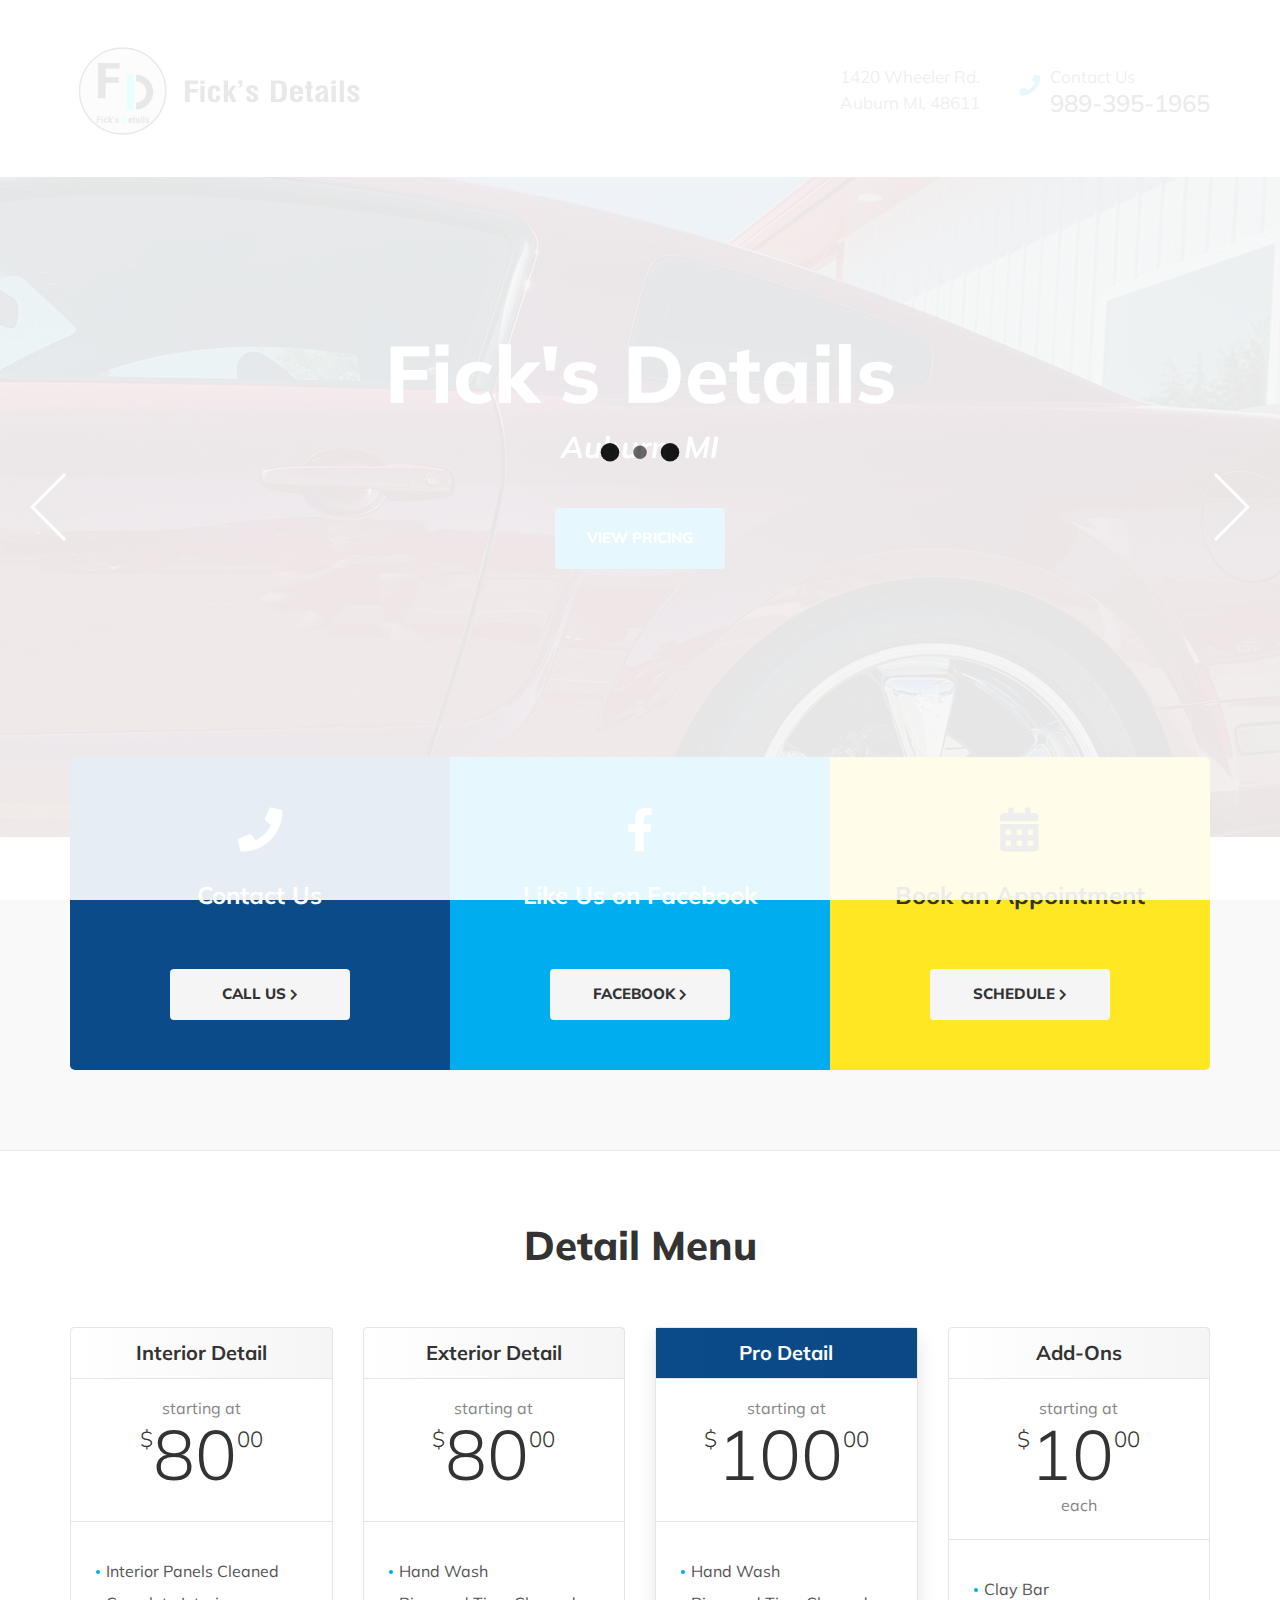
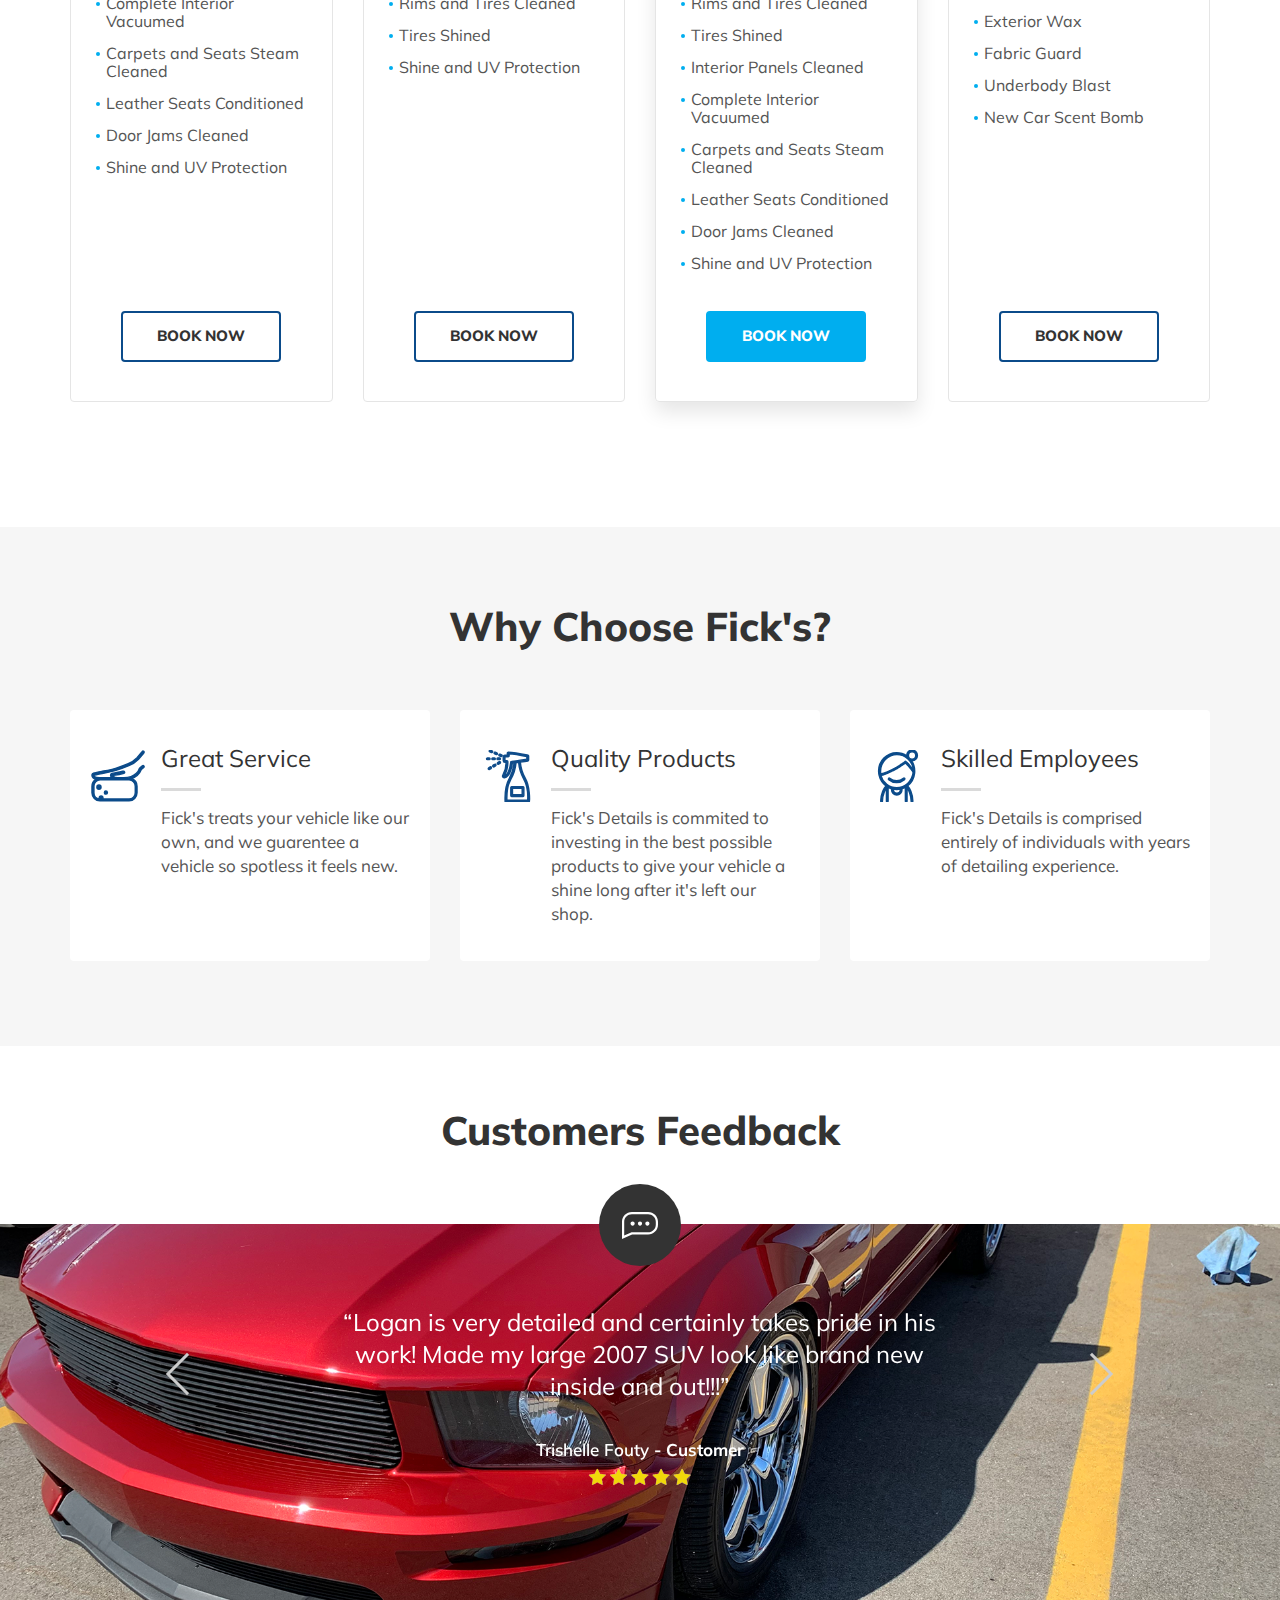
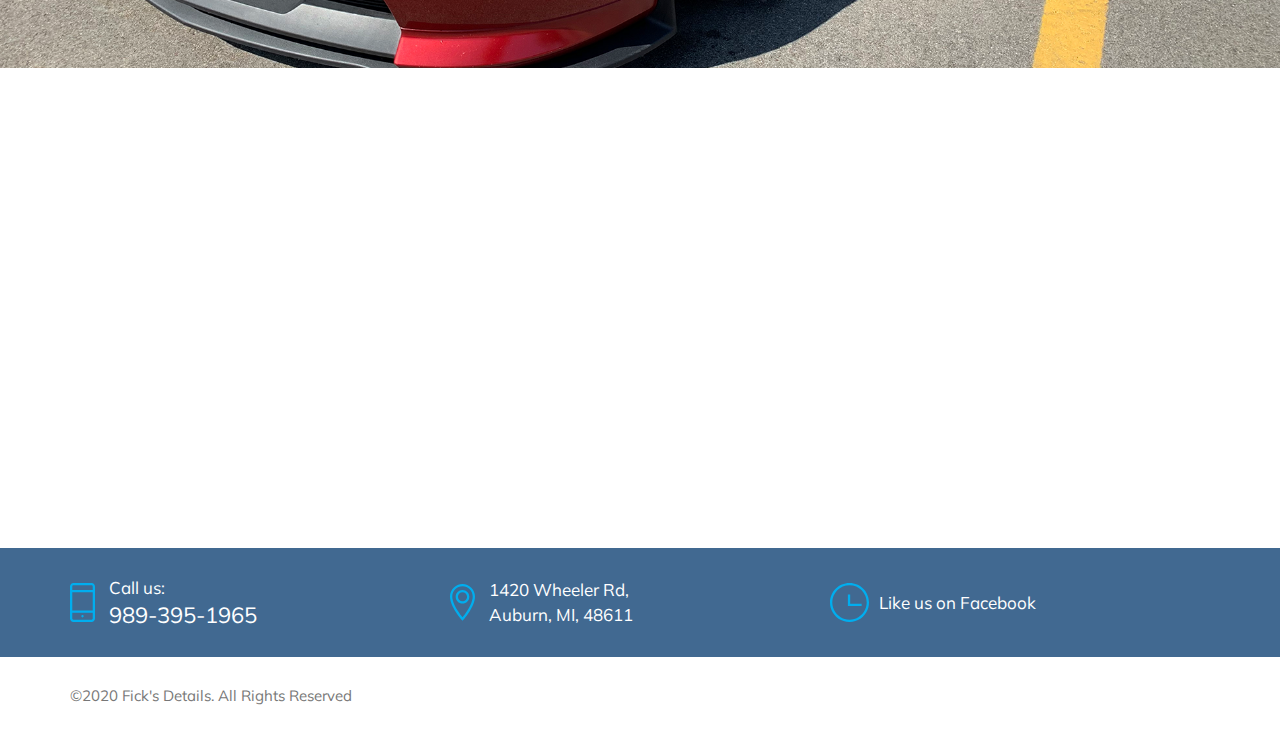
==== index.html @ 1c4d1f62 "add file" ====
<!DOCTYPE html>
<html lang="en">
<head>
	<!-- set the encoding of your site -->
	<meta charset="utf-8">
	<meta http-equiv="X-UA-Compatible" content="IE=edge">
	<meta name="viewport" content="width=device-width, initial-scale=1.0">
	<!-- set the page title -->
	<title>Fick's Details</title>
	<!-- include the site bootstrap stylesheet -->
	<link rel="stylesheet" href="css/bootstrap.css">
	<!-- include google roboto font cdn link -->
	<link href="https://fonts.googleapis.com/css?family=Muli:300i,400,400i,500,500i,600,600i,700,700i,800,800i,900,900i&display=swap" rel="stylesheet">
	<!-- include google roboto font cdn link -->
	<link rel="stylesheet" href="https://use.fontawesome.com/releases/v5.8.2/css/all.css">
	<!-- include the site stylesheet -->
	<link rel="stylesheet" href="style.css">
	<!-- include the site stylesheet -->
	<link rel="stylesheet" href="css/responsive.css">
</head>
<body>
	<!-- pageWrapper -->
	<div id="pageWrapper">
		<!-- header -->
		<header id="header" class="bg-white">
			<!-- MidBar -->
			<div class="midBar pt-4 pt-lg-6 pb-lg-6 pt-xl-8 pb-xl-7">
				<div class="container">
					<div class="row">
						<div class="col-6 col-md-4">
							<!-- Logo -->
							<div class="logo position-relative">
								<a href="homepage.html">
									<img src="images/logo.png" alt="Auto &amp; Detailing template" class="img-fluid">
								</a>
							</div>
						</div>
						<div class="col-6 col-md-8 d-flex align-items-center justify-content-end position-static">
							<!-- ContactList -->
							<ul class=" list-unstyled contactList d-flex mb-0 position-relative mr-17 mr-sm-19 mr-md-23 mr-lg-4 mr-xl-0">
								<li class="d-lg-flex flex-wrap d-none">
									<span class="time rounded-sm d-block mr-lg-2 pt-lg-2">
										<span class="far fa-map-marker-alt p-lg-0 icn"></span>
									</span>
									<ul class="list-unstyled mb-0 timeList">
										<li><time class=" d-none d-lg-block" datetime="2019-07-15">1420 Wheeler Rd.</time></li>
										<li><time class=" d-none d-lg-block" datetime="2019-07-15">Auburn MI, 48611</time></li>
									</ul>
									
								</li>
								<li class="d-flex flex-wrap">
									<span class="ico d-block mr-lg-2 pt-lg-2">
										<a href="tel:19893951965" class="fas fa-phone rounded-sm p-lg-0 icn"></a>
									</span>
									<div class="wrap d-none d-lg-block">
										<span class="text d-block">Contact Us</span>
										<a class="tell fwSemibold" href="tel:19893951965">989-395-1965</a>
									</div>
								</li>
							</ul>
							
						</div>
					</div>
				</div>
			</div>
			
						<div id="collapseExample" class="collapse searchFormCollapse position-absolute">
							<!-- SForm -->
							<form class="sForm rounded-sm overflow-hidden input-group position-relative">
								<input type="text" class="form-control form-control-sm pr-2" placeholder="Find Freelancers">
								<div class="input-group-prepend mr-0">
									<button type="submit" class="btn buttonReset text-white fas fa-search"></button>
								</div>
							</form>
						</div>
					</nav>
				</div>
			</div>
		</header>
		<main>
			<!-- bannerSec -->
			<section class="bannerSec bannerSlide">
				<div>
					<div class="bsSlide bgCover overlay text-center position-relative d-flex" style="background-image: url(images/1920_1.png)">
						<div class="alignCenter w-100 d-flex align-items-center">
							<div class="container pt-6 pt-sm-10 pb-22 pt-md-12 pb-md-25 pt-lg-15 pb-lg-35">
								<div class="caption text-white position-relative">
									<h1 class="w-100 mb-6 mb-md-9 text-white">
										
										<strong class="fwEbold d-block mb-3 mt-md-n4 mb-md-2">Fick's Details</strong>
										<strong class="fwEbold d-block font-weight-bold headingVI">Auburn, MI</strong>
									</h1>
									<a href="#" class="btn btnTheme text-uppercase fwEbold py-3 px-4 py-md-4 px-md-6">View Pricing</a>
								</div>
							</div>
						</div>
					</div>
				</div>
				<div>
					<div class="bsSlide bgCover overlay position-relative d-flex" style="background-image: url(images/1920_3.png)">
						<div class="alignCenter d-flex w-100 align-items-center">
							<div class="container pt-6 pt-sm-10 pb-22 pt-md-12 pb-md-25 pt-lg-15 pb-lg-35">
								<div class="caption text-white position-relative text-center text-xxl-left">
									<h1 class="heading w-100 mb-7 mb-md-10 text-white">
									</h1>
									<a href="#" class="btn btnTheme text-uppercase fwEbold py-3 px-4 py-lg-4 px-lg-5">View Pricing</a>
								</div>
							</div>
						</div>
					</div>
				</div>
				<div>
					<div class="bsSlide bgCover overlay position-relative d-flex align-items-center text-center" style="background-image: url(images/1920_2.png)">
						<div class="alignCenter d-flex w-100 align-items-center">
							<div class="container pt-6 pt-sm-10 pb-22 pt-md-12 pb-md-25 pt-lg-15 pb-lg-35">
								<div class="caption text-white position-relative mb">
									<h1 class="w-100 mb-9 text-white">
										
									</h1>
									<a href="#" class="btn btnTheme text-uppercase fwEbold py-3 px-4 py-lg-4 px-lg-6">View Pricing</a>
								</div>
							</div>
						</div>
					</div>
				</div>
			</section>
			<!-- hlpSec -->
			<aside class="hlpSec mt-n16 pb-12 pb-md-16">
				<div class="container">
					<!-- helpBlockList -->
					<div class="row helpBlockList no-gutters">
						<!-- hlpBlockList -->
						<div class="col-12 d-flex flex-wrap hlpBlockList">
							<!-- hlpBlock -->
							<article class="hlpBlock col-12 col-lg-4 w-100 text-center p-7 p-lg-5 p-xl-8" data-background="primary">
								<span class="icoHolder mb-5 d-block mx-auto">
									<a class="fas fa-phone rounded-sm p-lg-0 icn"></a>
								</span>
								<h2 class="headingIX mb-2 ">Contact Us</h2>
								<br>
								<br>
								<a href="tel:19893951965" class="btn btn-light text-uppercase fwEbold py-3 mb-2">call us <span class="fas fa-chevron-right icn"></span></a>
							</article>
							<!-- hlpBlock -->
							<article class="hlpBlock col-12 col-lg-4 w-100 text-center p-7 p-lg-5 p-xl-8" data-background="bgTheme">
								<span class="icoHolder mb-5 d-block mx-auto">
									<a class="fab fa-facebook-f rounded-sm p-lg-0 icn"></a>
								</span>
								<h2 class="headingIX mb-2">Like Us on Facebook</h2>
								<br>
								<br>
								<a href="https://www.facebook.com/ficksdetails/" class="btn btn-light text-uppercase fwEbold py-3 mb-2">facebook <span class="fas fa-chevron-right icn"></span></a>
							</article>
							<!-- hlpBlock -->
							<article class="hlpBlock col-12 col-lg-4 w-100 text-center p-7 p-lg-5 p-xl-8" data-background="warning">
								<span class="icoHolder mb-5 d-block mx-auto">
									<a class="fas fa-calendar-alt rounded-sm p-lg-0 icn"></a>								</span>
								<h2 class="headingIX mb-2">Book an Appointment</h2>
								<br>
								<br>
								<a href="#" class="btn btn-light text-uppercase fwEbold py-3 mb-2">Schedule <span class="fas fa-chevron-right icn"></span></a>
							</article>
						</div>
					</div>
				</div>
			</aside>
			<!-- abtSec -->
			
			
			<!-- wsiSec -->

			
			<!-- dscntclb -->
			
			<!-- plnSec -->
			<section class="plnSec py-10 py-md-14">
				<div class="container">
					<div class="row">
						<div class="col-12">
							<header class="header text-center ltrSpce font-weight-light">
								<h3 class="h2 fwEbold mb-2">Detail Menu</h3>
								
							</header>
						</div>
					</div>
					<div class="row">
						<div class="col-12 col-sm-6 col-lg-3 d-flex">
							<!-- planList -->
							<article class="planList text-center rounded position-relative w-100 mb-6 mb-8 mb-lg-11">
								<header>
									<h4 class="headingXI text-capitalize px-3 mb-0">Interior Detail</h4>
									<!-- priceHolder -->
									<div class="priceHolder px-3 pt-4 pb-5">
										<span>starting at</span>
										<div class="wrap mb-1">
											<sup class="font-weight-light">$</sup>
											<span class="price font-weight-light">80</span>
											<sup class="font-weight-light">00</sup>
										</div>
										
									</div>
								</header>
								<!-- typeList -->
								<ul class="list-unstyled pt-8 pb-23 typeList text-secondary mb-0 px-5 text-left">
									<li>Interior Panels Cleaned</li>
									<li>Complete Interior Vacuumed</li>
									<li>Carpets and Seats Steam Cleaned</li>
									<li>Leather Seats Conditioned</li>
									<li>Door Jams Cleaned</li>
									<li>Shine and UV Protection</li>
								</ul>
								<span class="btnHolder d-block position-absolute">
									<a href="#" class="btn btn-outline-primary text-uppercase fwEbold py-3">book now</a>
								</span>
							</article>
						</div>
						<div class="col-12 col-sm-6 col-lg-3 d-flex">
							<!-- planList -->
							<article class="planList text-center rounded position-relative w-100 mb-6 mb-8 mb-lg-11">
								<header>
									<h4 class="headingXI text-capitalize px-3 mb-0">Exterior Detail</h4>
									<!-- priceHolder -->
									<div class="priceHolder px-3 pt-4 pb-5">
										<span>starting at</span>
										<div class="wrap mb-1">
											<sup class="font-weight-light">$</sup>
											<span class="price font-weight-light">80</span>
											<sup class="font-weight-light">00</sup>
										</div>
										
									</div>
								</header>
								<!-- typeList -->
								<ul class="list-unstyled pt-8 pb-23 typeList text-secondary mb-0 px-5 text-left">
									<li>Hand Wash</li>
									<li>Rims and Tires Cleaned</li>
									<li>Tires Shined</li>
									<li>Shine and UV Protection</li>
								</ul>
								<span class="btnHolder d-block position-absolute">
									<a href="#" class="btn btn-outline-primary text-uppercase fwEbold py-3">book now</a>
								</span>
							</article>
						</div>
						<div class="col-12 col-sm-6 col-lg-3 d-flex">
							<!-- planList -->
							<article class="planList active text-center position-relative rounded w-100 mb-6 mb-8 mb-lg-11">
								<header>
									<h4 class="headingXI text-capitalize text-white px-3 mb-0 bg-primary">Pro Detail</h4>
									<!-- priceHolder -->
									<div class="priceHolder px-3 pt-4 pb-5">
										<span>starting at</span>
										<div class="wrap mb-1">
											<sup class="font-weight-light">$</sup>
											<span class="price font-weight-light">100</span>
											<sup class="font-weight-light">00</sup>
											
										</div>
										
									</div>
								</header>
								<!-- typeList -->
								<ul class="list-unstyled pt-8 pb-23 typeList text-secondary mb-0 px-5 text-left">
									<li>Hand Wash</li>
									<li>Rims and Tires Cleaned</li>
									<li>Tires Shined</li>
									<li>Interior Panels Cleaned</li>
									<li>Complete Interior Vacuumed</li>
									<li>Carpets and Seats Steam Cleaned</li>
									<li>Leather Seats Conditioned</li>
									<li>Door Jams Cleaned</li>
									<li>Shine and UV Protection</li>
								</ul>
								<span class="btnHolder d-block position-absolute">
									<a href="#" class="btn btnTheme text-uppercase fwEbold py-3">book now</a>
								</span>
							</article>
						</div>
						<div class="col-12 col-sm-6 col-lg-3 d-flex">
							<!-- planList -->
							<article class="planList text-center rounded position-relative w-100 mb-6 mb-8 mb-lg-11">
								<header>
									<h4 class="headingXI text-capitalize px-3 mb-0">Add-Ons</h4>
									<!-- priceHolder -->
									<div class="priceHolder px-3 pt-4 pb-5">
										<span>starting at</span>
										<div class="wrap mb-1">
											<sup class="font-weight-light">$</sup>
											<span class="price font-weight-light">10</span>
											<sup class="font-weight-light">00</sup>
										</div>
										<span>each</span>
									</div>
								</header>
								<!-- typeList -->
								<ul class="list-unstyled pt-8 pb-23 typeList text-secondary mb-0 px-5 text-left">
									<li>Clay Bar</li>
									<li>Exterior Wax</li>
									<li>Fabric Guard</li>
									<li>Underbody Blast</li>
									<li>New Car Scent Bomb</li>
									
								</ul>
								<span class="btnHolder d-block position-absolute">
									<a href="#" class="btn btn-outline-primary text-uppercase fwEbold py-3">book now</a>
								</span>
							</article>
						</div>
					</div>

				</div>
			</section>
			<!-- coseSec -->
			<section class="coseSec bgwSmoke coseSec py-8 py-md-10 pt-lg-15 pb-lg-13">
				<div class="container">
					<div class="row">
						<div class="col-12">
							<header class="header text-center ltrSpce font-weight-light mb-10 mb-lg-12">
								<h2 class="fwEbold mb-2">Why Choose Fick's?</h2>
							</header>
						</div>
					</div>
					<div class="row justify-content-center">
						<div class="col-12 col-md-6 col-lg-4 d-flex">
							<!-- cBlock -->
							<article class="cBlock boxSdw d-flex bg-white py-5 py-sm-7 px-2 px-sm-5 px-lg-2 px-xl-4 rounded mb-4">
								<span class="icoHolder mr-2 mr-xl-3 mt-1">
									<img src="images/ico04.svg" alt="image description" class="img-fluid" width="56" height="55">
								</span>
								<div class="txtHolder">
									<h3 class="headingIX bdrBtm position-relative text-capitalize font-weight-normal pb-4 mb-3">Great Service</h3>
									<p>Fick's treats your vehicle like our own, and we guarentee a vehicle so spotless it feels new.</p>
								</div>
							</article>
						</div>
						<div class="col-12 col-md-6 col-lg-4 d-flex">
							<!-- cBlock -->
							<article class="cBlock boxSdw d-flex bg-white py-5 py-sm-7 px-2 px-sm-5 px-lg-2 px-xl-4 rounded mb-4">
								<span class="icoHolder mr-2 mr-xl-3 mt-1">
									<img src="images/ico05.svg" alt="image description" class="img-fluid" width="56" height="55">
								</span>
								<div class="txtHolder">
									<h3 class="headingIX bdrBtm position-relative text-capitalize font-weight-normal pb-4 mb-3">Quality Products</h3>
									<p>Fick's Details is commited to investing in the best possible products to give your vehicle a shine long after it's left our shop.</p>
								</div>
							</article>
						</div>
						<div class="col-12 col-md-6 col-lg-4 d-flex">
							<!-- cBlock -->
							<article class="cBlock boxSdw d-flex bg-white py-5 py-sm-7 px-2 px-sm-5 px-lg-2 px-xl-4 rounded mb-4">
								<span class="icoHolder mr-2 mr-xl-3 mt-1">
									<img src="images/ico06.svg" alt="image description" class="img-fluid" width="56" height="55">
								</span>
								<div class="txtHolder">
									<h3 class="headingIX bdrBtm position-relative text-capitalize font-weight-normal pb-4 mb-3">Skilled Employees</h3>
									<p>Fick's Details is comprised entirely of individuals with years of detailing experience.</p>
								</div>
							</article>
						</div>
					</div>
				</div>
			</section>
			<!-- dscntcSec -->
			
			
			<!-- customerSec -->
			<aside class="customerSec pt-10 pt-lg-12">
				<div class="container">
					<header class="header text-center ltrSpce font-weight-light mb-14">
						<h3 class="fwEbold h2 text-capitalize mb-4">customers feedback</h3>
					</header>
				</div>
				<!-- cutomerFeedback -->
				<div class="cutomerFeedback position-relative bgCover" style="background-image: url(images/1920_4.png)">
					<div class="container">
						<div class="row">
							<!-- feedbackSlide -->
							<div class="col-12 col-lg-10 offset-lg-1 feedbackSlide">
								<div>
									<div class="col-12">
										<blockquote class="blockquote text-center px-lg-15 px-xl-28 pb-10">
											<div class="icoHolder rounded-circle d-flex justify-content-center align-items-center mx-auto mt-n8 mb-8">
												<img src="images/ico15.svg" alt="image description" width="36" height="28" class="img-fluid">
											</div>
											<q class="d-block mb-7" style="color:white">Logan is very detailed and certainly takes pride in his work! Made my large 2007 SUV look like brand new inside and out!!!</q>
											<cite class="d-block">
												<strong class="customer d-block mb-1">
													<a href="#" class="fwSemibold" style="color: white">Trishelle Fouty</a>
													<em style="color:white">- Customer</em>
												</strong>
											</cite>
											<span class="imgHolder mx-auto d-block">
												<img src="images/rating.png" class="img-fluid" alt="rating">
											</span>
										</blockquote>
									</div>
								</div>
								<div>
									<div class="col-12">
										<blockquote class="blockquote text-center px-lg-15 px-xl-28  pb-10">
											<div class="icoHolder rounded-circle d-flex justify-content-center align-items-center mx-auto mt-n8 mb-8">
												<img src="images/ico15.svg" alt="image description" width="36" height="28" class="img-fluid">
											</div>
											<q class="d-block mb-7" style="color:white">Had my Jeep detailed , and is the Best detail job I have ever had. looked better than when get new car at dealership. Thanks for making my Jeep so clean!</q>
											<cite class="d-block">
												<strong class="customer d-block mb-1">
													<a href="#" class="fwSemibold" style="color: white">Amy Dankert</a>
													<em style="color:white">- Customer</em>
												</strong>
											</cite>
											<span class="imgHolder mx-auto d-block">
												<img src="images/rating.png" class="img-fluid" alt="rating">
											</span>
										</blockquote>
									</div>
								</div>
								<div>
									<div class="col-12">
										<blockquote class="blockquote text-center px-lg-15 px-xl-28  pb-10">
											<div class="icoHolder rounded-circle d-flex justify-content-center align-items-center mx-auto mt-n8 mb-8">
												<img src="images/ico15.svg" alt="image description" width="36" height="28" class="img-fluid">
											</div>
											<q class="d-block mb-7" style="color:white">Logan did a detail on my GMC Terrain and I was very pleased with the results. We have a yellow lab that we transport and Logan was able to remove nearly all of the hair and made it smell amazing. The detail he put into the job was noticeable and all those spots that food falls or dirt accumulates were incredibly clean. Very professional! Highly recommend.</q>
											<cite class="d-block">
												<strong class="customer d-block mb-1">
													<a href="#" class="fwSemibold" style="color: white">Amy Fisher</a>
													<em style="color:white">- Customer</em>
												</strong>
											</cite>
											<span class="imgHolder mx-auto d-block">
												<img src="images/rating.png" class="img-fluid" alt="rating">
											</span>
										</blockquote>
									</div>
								</div>
							</div>
						</div>
					</div>
				</div>
			</aside>
			<!-- awrdSec -->
			
			
			<!-- mapHolder -->
			<aside class="mapHolder w-100">
				<iframe src="https://www.google.com/maps/embed?pb=!1m18!1m12!1m3!1d2887.283323168281!2d-84.10711148419388!3d43.64227336115473!2m3!1f0!2f0!3f0!3m2!1i1024!2i768!4f13.1!3m3!1m2!1s0x88217d544682cf57%3A0x94551adf7893a6d2!2s1420%20Wheeler%20Rd%2C%20Auburn%2C%20MI%2048611!5e0!3m2!1sen!2sus!4v1589508483252!5m2!1sen!2sus" height="480" style="border:0" allowfullscreen></iframe>
			</aside>
			<!-- lctnSec -->
			
			<!-- footerAside -->
			<aside class="footerAside position-relative text-white bgCover" style="background-image: url()">
				<div class="contactHolder pt-6 pb-3 py-md-6">
					<div class="container">
						<address class="mb-0">
							<!-- contList -->
							<ul class="contList list-unstyled mb-0 d-flex flex-wrap justify-content-center">
								<li class="d-flex align-items-center mb-md-0">
									<div class="ico mr-1">
										<img src="images/ico16.svg" alt="images description" width="25" height="39" class="img-fluid">
									</div>
									<ul class="list-unstyled mb-0 wrap">
										<li class="mb-lg-1">Call us:</li>
										<li>
											<a href="tel:19893951965" class="tell">989-395-1965</a>
										</li>
									</ul>
								</li>
								<li class="d-flex align-items-center mb-md-0">
									<div class="ico mr-1">
										<img src="images/ico17.svg" alt="images description" width="25" height="36" class="img-fluid">
									</div>
									<ul class="list-unstyled mb-0">
										<li class="mb-lg-1">1420 Wheeler Rd,</li>
										<li>Auburn, MI, 48611</li>
									</ul>
								</li>
								<li class="d-flex align-items-center mb-md-0">
									<div class="ico mr-2">
										<img src="images/ico18.svg" alt="images description" width="39" height="39" class="img-fluid">
									</div>
									<ul class="list-unstyled mb-0 ftimeList">
										<a href="https://www.facebook.com/ficksdetails/">Like us on Facebook</a>
										
									</ul>
								</li>
							</ul>
						</address>
					</div>
				</div>
				
			</aside>
		</main>
		<!-- footer -->
		<footer id="footer" class="py-5 py-md-6">
			<div class="container">
				<div class="row align-items-center">
					<div class="col-12 col-md-6">
						<span class="txt d-block text-center text-md-left mb-4 mb-md-0">©2020 <a href="homepage.html">Fick's Details</a>. All Rights Reserved</span>
					</div>
					<div class="col-12 col-md-6">
						<!-- footerLink -->
						<ul class="list-unstyled footerLink d-flex mb-0 justify-content-center justify-content-md-end flex-wrap">
							
						</ul>
					</div>
				</div>
			</div>
		</footer>
		<!-- modal -->
		<div class="modal pr-0 fade" id="exampleModal">
			<!-- appointPopup -->
			<div class="modal-dialog appointPopup" role="document">
				<div class="modal-content">
					<div class="modal-header py-3 py-sm-4 py-md-5 px-7 px-sm-12 px-md-14 text-center position-relative">
						<h5 class="modal-title headingVII text-capitalize w-100" id="exampleModalLabel">make an appointment</h5>
						<button type="button" class="close rounded-circle position-absolute m-0" data-dismiss="modal" aria-label="Close">
				        </button>
					</div>
					<!-- appointForm -->
					<form class="appointForm">
						<div class="modal-body p-0">
							<div class="formGroup px-2 py-4 p-sm-6 p-md-8 pt-lg-10 px-lg-10">
								<h3 class="headingVIII mb-1 text-capitalize">select location</h3>
								<label>Select your nearest location here</label>
								<select class="custom-select" id="contactSubject">
									<option>Bridgeport, CT1205 North Ave., Bridgeport, CT 06604 </option>
									<option value="1">One</option>
									<option value="2">Two</option>
									<option value="3">Three</option>
								</select>
							</div>
							<!-- vehicleWrap -->
							<div class="formGroup vehicleWrap px-2 py-4 p-sm-6 p-md-8 px-lg-10">
								<h3 class="headingVIII mb-1 text-capitalize">vehicle type</h3>
								<label>Select your vehicle type</label>
								<div class="d-sm-flex vehicleWrapCheck flex-wrap">
									<div class="form-check">
										<input class="form-check-input" type="checkbox" value="" id="defaultCheck1">
										<label class="form-check-label" for="defaultCheck1">
										SUV
										</label>
									</div>
									<div class="form-check">
										<input class="form-check-input" type="checkbox" value="" id="defaultCheck2">
										<label class="form-check-label" for="defaultCheck2">
										Sedon
										</label>
									</div>
									<div class="form-check">
										<input class="form-check-input" type="checkbox" value="" id="defaultCheck3">
										<label class="form-check-label" for="defaultCheck3">
										Small SUV
										</label>
									</div>
									<div class="form-check">
										<input class="form-check-input" type="checkbox" value="" id="defaultCheck4">
										<label class="form-check-label" for="defaultCheck4">
										Mini Van
										</label>
									</div>
									<div class="form-check">
										<input class="form-check-input" type="checkbox" value="" id="defaultCheck5">
										<label class="form-check-label" for="defaultCheck5">
										Pickup Truck
										</label>
									</div>
								</div>
							</div>
							<!-- pkgWrap -->
							<div class="formGroup pkgWrap py-4 px-2 p-sm-6 pb-sm-2 pt-md-7 pb-md-4 px-lg-8 px-lg-10">
								<h3 class="headingVIII mb-1 mb-lg-2 text-capitalize">wash packages</h3>
								<label>Choose the best wash package for your vehicle</label>
								<select class="custom-select mb-6" id="contactSubject">
									<option>- Select Service Types -</option>
									<option value="1">One</option>
									<option value="2">Two</option>
									<option value="3">Three</option>
								</select>
								<!-- radioCheckList -->
								<ul class="list-unstyled radioCheckList mb-0">
									<li>
										<div class="form-check">
											<input class="form-check-input" type="checkbox" value="" id="popupCheck1">
											<label class="form-check-label mb-0" for="popupCheck1">
												<h4 class="headingX fwSemibold text-capitalize">
													<strong class="fwSemibold">full fivestar detail</strong>
													<strong class="font-weight-normal"> - 13.00</strong>
												</h4>
												<span class="timeLimit d-block">5 Hours</span>
												<a href="#" class="info text-capitalize">more info...</a>
											</label>
										</div>
									</li>
									<li>
										<div class="form-check">
											<input class="form-check-input" type="checkbox" value="" id="popupCheck2">
											<label class="form-check-label mb-0" for="popupCheck2">
												<h4 class="headingX fwSemibold text-capitalize">
													<strong class="fwSemibold">Interior Fivestar Detail</strong>
													<strong class="font-weight-normal"> - 25.99</strong>
												</h4>
												<span class="timeLimit d-block">5 Hours</span>
												<a href="#" class="info text-capitalize">more info...</a>
											</label>
										</div>
									</li>
									<li>
										<div class="form-check">
											<input class="form-check-input" type="checkbox" value="" id="popupCheck3">
											<label class="form-check-label mb-0" for="popupCheck3">
												<h4 class="headingX fwSemibold text-capitalize">
													<strong class="fwSemibold">Simoniz Diamond Plate Ceramic Paint Coating</strong>
													<strong class="font-weight-normal"> - 39.99</strong>
												</h4>
												<span class="timeLimit d-block">5 Hours</span>
												<a href="#" class="info text-capitalize">more info...</a>
											</label>
										</div>
									</li>
									<li>
										<div class="form-check">
											<input class="form-check-input" type="checkbox" value="" id="popupCheck4">
											<label class="form-check-label mb-0" for="popupCheck4">
												<h4 class="headingX fwSemibold text-capitalize">
													<strong class="fwSemibold">Scratch Repair</strong>
													<strong class="font-weight-normal"> - 24.00</strong>
												</h4>
												<span class="timeLimit d-block">5 Hours</span>
												<a href="#" class="info text-capitalize">more info...</a>
											</label>
										</div>
									</li>
									<li>
										<div class="form-check">
											<input class="form-check-input" type="checkbox" value="" id="popupCheck5">
											<label class="form-check-label mb-0" for="popupCheck5">
												<h4 class="headingX fwSemibold text-capitalize">
													<strong class="fwSemibold">Headlight Restoration</strong>
													<strong class="font-weight-normal"> - 18.59</strong>
												</h4>
												<span class="timeLimit d-block">5 Hours</span>
												<a href="#" class="info text-capitalize">more info...</a>
											</label>
										</div>
									</li>
								</ul>
							</div>
							<div class="formGroup appointDetail py-4 px-2 p-sm-6 pb-sm-3 px-md-8 pt-md-8 pb-md-6 pb-lg-6 px-lg-10">
								<h3 class="headingVIII text-capitalize">Appointment Details</h3>
								<label>When would you like us to come? </label>
								<div class="row formRow">
									<div class="col-12 col-md-6">
										<input class="form-control" type="date" >
									</div>
									<div class="col-12 col-md-6">
										<input class="form-control" type="time" >
									</div>
								</div>
							</div>
							<div class="formGroup appointDetail py-4 px-2 p-sm-6 p-md-8 px-lg-10">
								<h3 class="headingVIII text-capitalize">Booking Summary</h3>
								<label>See duration and price Estimate here</label>
								<div class="row summaryRow">
									<div class="col-12 col-md-6">
										<!-- smyBlock -->
										<article class="smyBlock mb-3 mb-md-0 align-items-center bg-primary d-flex p-4 p-lg-5">
											<span class="icoHolder">
												<img src="images/ico59.svg" class="img-fluid" alt="image description">
											</span>
											<div class="textWrap pr-lg-1 text-right flex-grow-1">
												<h3 class="fwSemibold headingIX text-white"> 0 Hour 0 Mins</h3>
												<h4 class="clrTheme headingXIII mb-0 text-uppercase">duration</h4>
											</div>
										</article>
									</div>
									<div class="col-12 col-md-6">
										<!-- smyBlock -->
										<article class="smyBlock mb-3 mb-md-0 align-items-center bg-primary d-flex p-4 p-lg-5 px-xl-6">
											<span class="icoHolder">
												<img src="images/ico60.svg" class="img-fluid" alt="image description">
											</span>
											<div class="textWrap text-right flex-grow-1">
												<h3 class="fwSemibold headingIX text-white"> $25.99</h3>
												<h4 class="clrTheme headingXIII mb-0 text-uppercase">total price</h4>
											</div>
										</article>
									</div>
								</div>
							</div>
							<!-- enterDetail -->
							<div class="formGroup border-0 enterDetail py-4 px-2 p-sm-6 p-md-8 px-lg-10">
								<h3 class="headingVIII text-capitalize mb-2"> Enter Your Details </h3>
								<label>This information will be used to contact you about your service.</label>
								<div class="row formRow">
									<div class="col-12 col-md-6">
										<div class="form-group">
											<input class="form-control" type="text" placeholder="First Name">
										</div>
									</div>
									<div class="col-12 col-md-6">
										<div class="form-group">
											<input class="form-control" type="text" placeholder="Last Name">
										</div>
									</div>
									<div class="col-12 col-md-6">
										<div class="form-group">
											<input class="form-control" type="tel" placeholder="Phone Number">
										</div>
									</div>
									<div class="col-12 col-md-6">
										<div class="form-group">
											<input class="form-control" type="Email" placeholder="Email Address">
										</div>
									</div>
								</div>
								<div class="row formIIRow justify-content-center">
									<div class="col-12 col-md-6 col-lg-4">
										<div class="form-group">
											<input class="form-control" type="text" placeholder="Make">
										</div>
									</div>
									<div class="col-12 col-md-6 col-lg-4">
										<div class="form-group">
											<input class="form-control" type="text" placeholder="Model">
										</div>
									</div>
									<div class="col-12 col-md-6 col-lg-4">
										<div class="form-group">
											<input class="form-control" type="tel" placeholder="Year">
										</div>
									</div>
								</div>
								<textarea class="form-control" placeholder="Additional Requirements"></textarea>
							</div>
						</div>
						<div class="modal-footer text-center px-2  px-sm-6 px-md-10 px-lg-24 mt-n1 pt-0 pb-8 pb-sm-10 pb-md-13 pb-lg-17 d-block border-0">
							<p>Please note that the date and time you requested may not be available. We will contact you to confirm your actual appointment details.</p>
							<button type="submit" class="btn btnTheme text-uppercase fwEbold text-uppercase m-0">Confirm Booking</button>
						</div>
					</form>
				</div>
			</div>
		</div>
		<span id="back-top" class="text-center rounded-circle fa fa-angle-up"></span>
		<!-- loader of the page -->
		<div id="loader" class="loader-holder">
			<div class="block"><img src="images/svg/three-dots.svg" width="60" alt="loader"></div>
		</div>
	</div>
	<!-- include jQuery library -->
	<script src="http://ajax.googleapis.com/ajax/libs/jquery/3.4.1/jquery.min.js"></script>
	<!-- include popup library -->
	<script src="https://cdnjs.cloudflare.com/ajax/libs/popper.js/1.14.7/umd/popper.min.js"></script>
	<!-- include bootstrap JavaScript -->
	<script src="https://stackpath.bootstrapcdn.com/bootstrap/4.3.1/js/bootstrap.min.js"></script>
	<!-- include custom JavaScript -->
	<script src="js/jqueryCustome.js"></script>
</body>
</html>
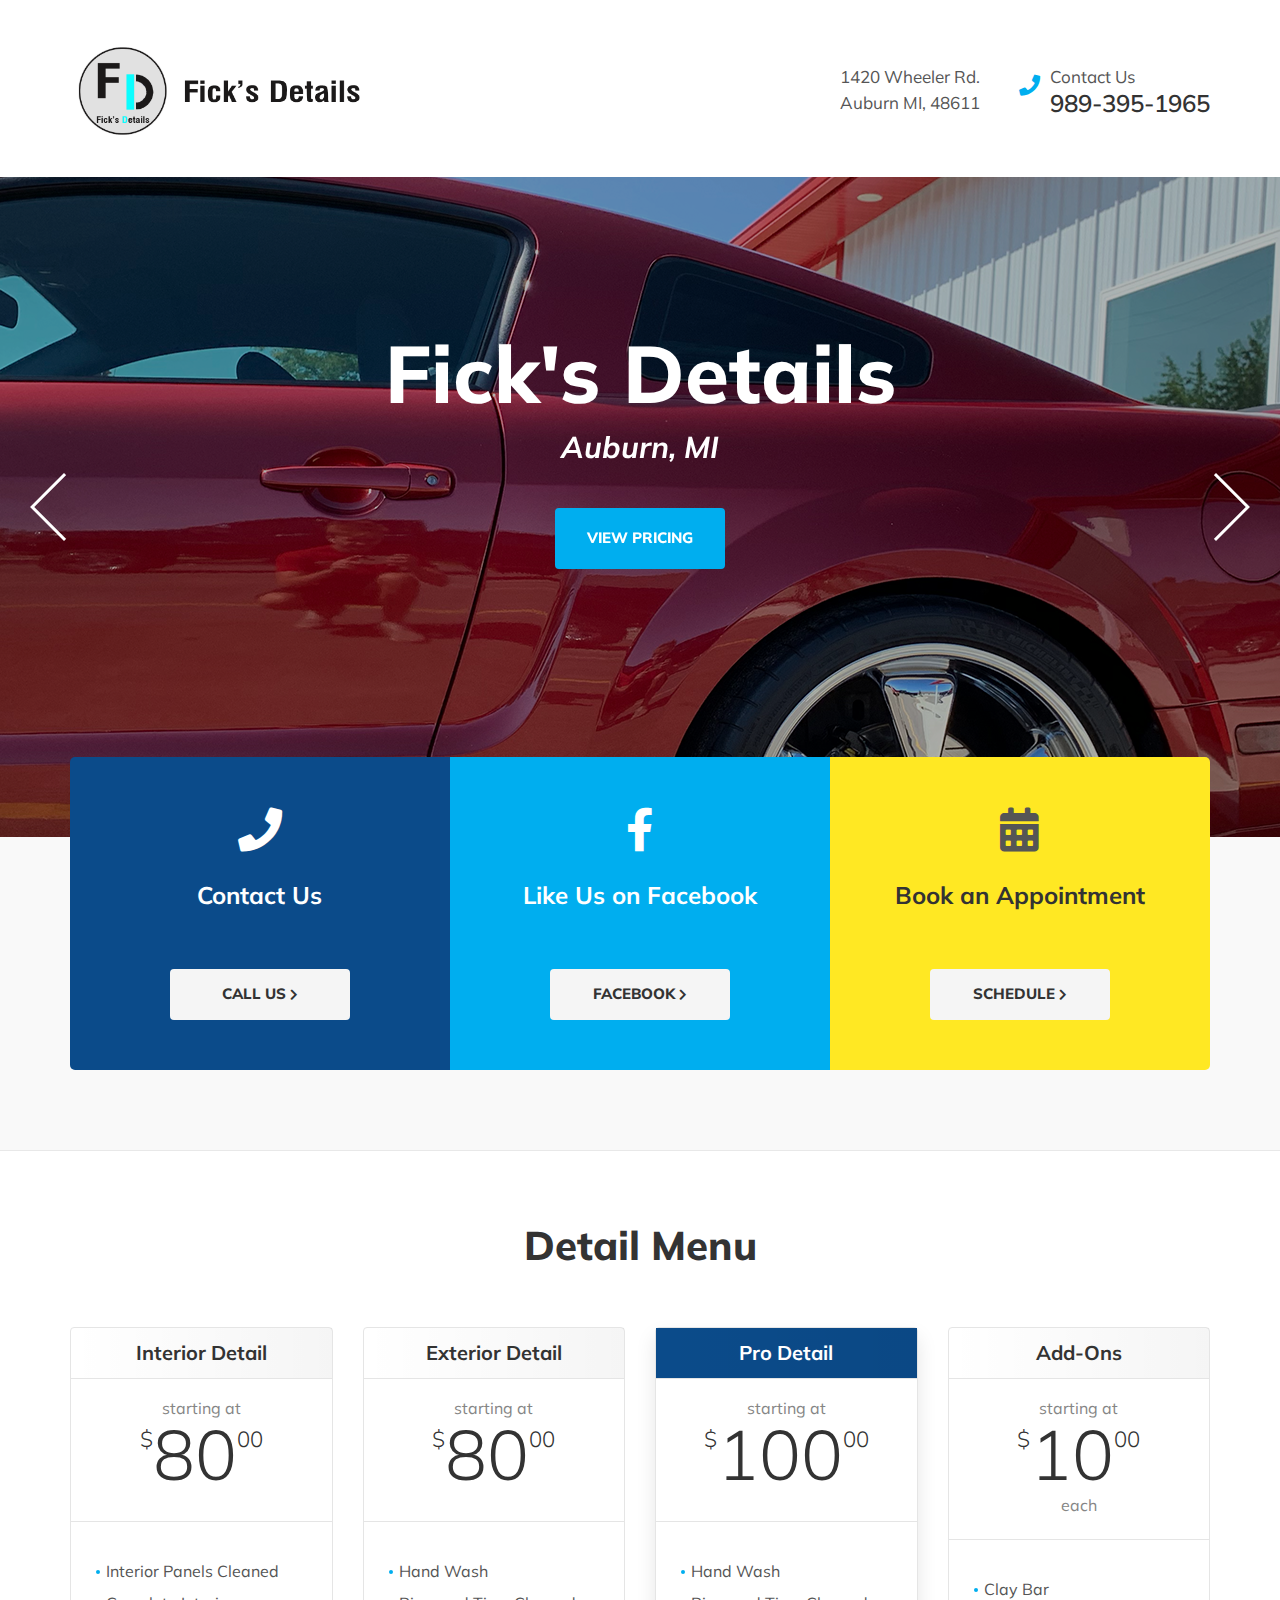
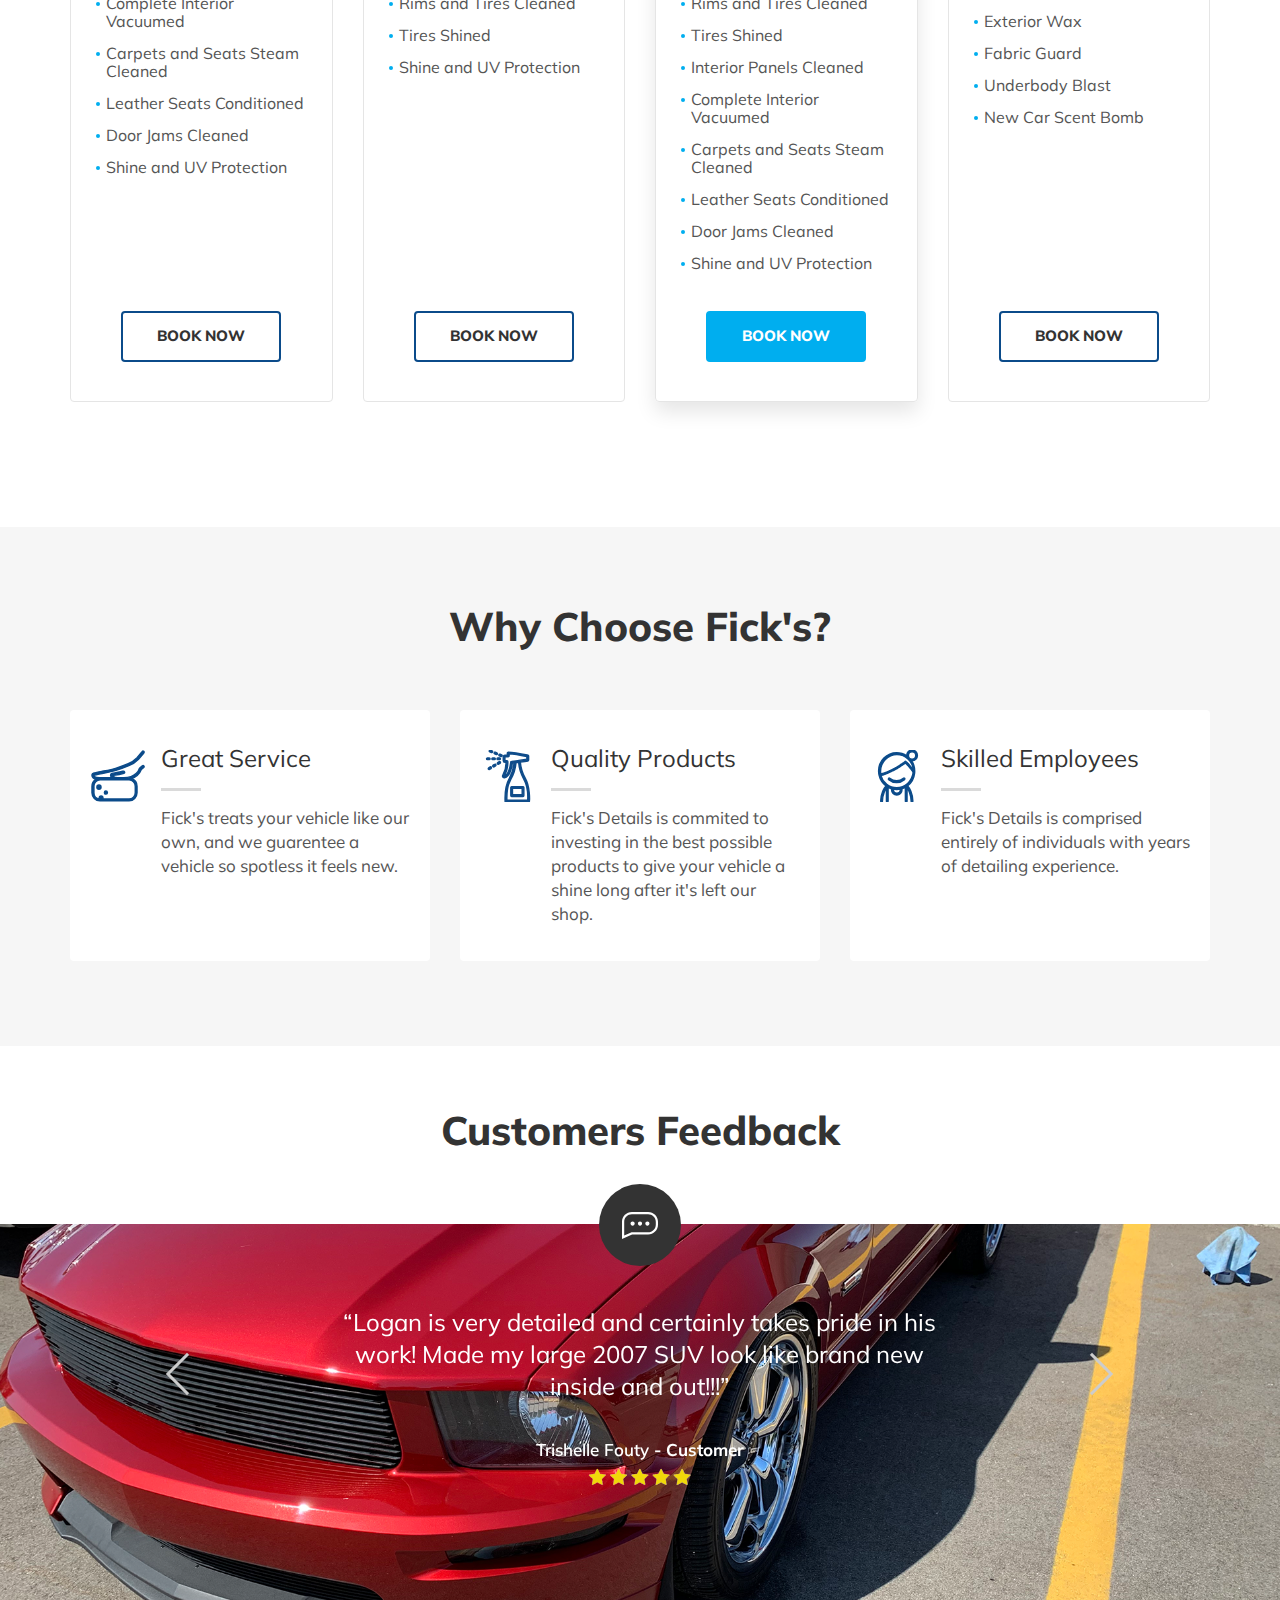
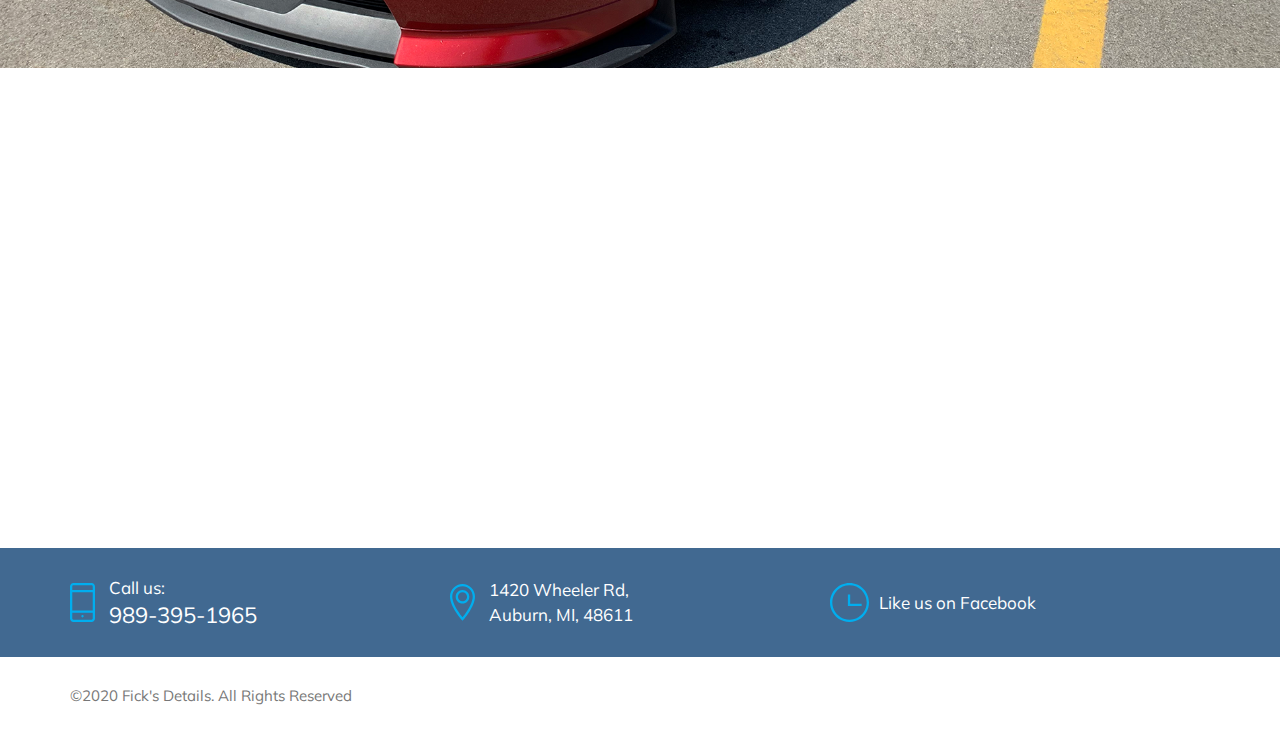
==== commit 66a278ec: "commit" ====
--- a/index.html
+++ b/index.html
@@ -743,9 +743,7 @@
 		</div>
 		<span id="back-top" class="text-center rounded-circle fa fa-angle-up"></span>
 		<!-- loader of the page -->
-		<div id="loader" class="loader-holder">
-			<div class="block"><img src="images/svg/three-dots.svg" width="60" alt="loader"></div>
-		</div>
+		
 	</div>
 	<!-- include jQuery library -->
 	<script src="http://ajax.googleapis.com/ajax/libs/jquery/3.4.1/jquery.min.js"></script>
--- a/css/responsive.css
+++ b/css/responsive.css
@@ -96,15 +96,15 @@
 .slick-arrow.slick-hidden {
   display: none; }
 
-/* ---------------------------------------------------------
-23	 body/body
+/* ---------------------------------------------------------
+23	 body/body
 --------------------------------------------------------*/
 body {
   min-width: 320px;
   -ms-overflow-style: scroollbar; }
 
-/* ---------------------------------------------------------
-24	 pageWrapper/#pageWrapper
+/* ---------------------------------------------------------
+24	 pageWrapper/#pageWrapper
 --------------------------------------------------------*/
 #pageWrapper {
   position: relative;
@@ -128,71 +128,71 @@
 .bdrTop {
   border-top: 1px solid rgba(255, 255, 255, 0.2); }
 
-/* ---------------------------------------------------------
-25	 heading/.heading
+/* ---------------------------------------------------------
+25	 heading/.heading
 --------------------------------------------------------*/
 .heading {
   font-size: 42px;
   line-height: 46px; }
 
-/* ---------------------------------------------------------
-26	 headingI/.headingI
+/* ---------------------------------------------------------
+26	 headingI/.headingI
 --------------------------------------------------------*/
 .headingI {
   font-size: 28px;
   line-height: 32px; }
 
-/* ---------------------------------------------------------
-27	 headingII/.headingII
+/* ---------------------------------------------------------
+27	 headingII/.headingII
 --------------------------------------------------------*/
 .headingII {
   font-size: 32px;
   line-height: 30px; }
 
-/* ---------------------------------------------------------
-28	 headingIII/.headingIII
+/* ---------------------------------------------------------
+28	 headingIII/.headingIII
 --------------------------------------------------------*/
 .headingIII {
   font-size: 28px;
   line-height: 36px; }
 
-/* ---------------------------------------------------------
-29	 headingIV/.headingIV
+/* ---------------------------------------------------------
+29	 headingIV/.headingIV
 --------------------------------------------------------*/
 .headingIV {
   font-size: 26px;
   line-height: 28px; }
 
-/* ---------------------------------------------------------
-30	 headingV/.headingV
+/* ---------------------------------------------------------
+30	 headingV/.headingV
 --------------------------------------------------------*/
 .headingV {
   font-size: 30px;
   line-height: 36px; }
 
-/* ---------------------------------------------------------
-31	 headingVI/.headingVI
+/* ---------------------------------------------------------
+31	 headingVI/.headingVI
 --------------------------------------------------------*/
 .headingVI {
   font-size: 24px;
   line-height: 28px; }
 
-/* ---------------------------------------------------------
-32	 headingVII/.headingVII
+/* ---------------------------------------------------------
+32	 headingVII/.headingVII
 --------------------------------------------------------*/
 .headingVII {
   font-size: 24px;
   line-height: 28px; }
 
-/* ---------------------------------------------------------
-33	 headingVIII/.headingVIII
+/* ---------------------------------------------------------
+33	 headingVIII/.headingVIII
 --------------------------------------------------------*/
 .headingVIII {
   font-size: 22px;
   line-height: 24px; }
 
-/* ---------------------------------------------------------
-34	 headingIX/.headingIX
+/* ---------------------------------------------------------
+34	 headingIX/.headingIX
 --------------------------------------------------------*/
 .headingIX {
   font-size: 22px;
@@ -215,63 +215,63 @@
     -o-transition: width 0.35s ease;
     transition: width 0.35s ease; }
 
-/* ---------------------------------------------------------
-35	 headingX/.headingX
+/* ---------------------------------------------------------
+35	 headingX/.headingX
 --------------------------------------------------------*/
 .headingX {
   font-size: 18px;
   line-height: 20px; }
 
-/* ---------------------------------------------------------
-36	 headingCI/.headingXI
+/* ---------------------------------------------------------
+36	 headingCI/.headingXI
 --------------------------------------------------------*/
 .headingXI {
   font-size: 20px;
   line-height: 24px; }
 
-/* ---------------------------------------------------------
-37	 headingXII/.headingXII
+/* ---------------------------------------------------------
+37	 headingXII/.headingXII
 --------------------------------------------------------*/
 .headingXII {
   font-size: 22px;
   line-height: 28px; }
 
-/* ---------------------------------------------------------
-38	 headingXIII/.headingXIII
+/* ---------------------------------------------------------
+38	 headingXIII/.headingXIII
 --------------------------------------------------------*/
 .headingXIII {
   font-size: 16px;
   line-height: 22px; }
 
-/* ---------------------------------------------------------
-39	 headingXIV/.headingXIV
+/* ---------------------------------------------------------
+39	 headingXIV/.headingXIV
 --------------------------------------------------------*/
 .headingXIV {
   font-size: 36px; }
 
-/* ---------------------------------------------------------
-40	 headingXV/.headingXV
+/* ---------------------------------------------------------
+40	 headingXV/.headingXV
 --------------------------------------------------------*/
 .headingXV {
   font-size: 24px;
   line-height: 26px; }
 
-/* ---------------------------------------------------------
-41	 headingXVI/.headingXVI
+/* ---------------------------------------------------------
+41	 headingXVI/.headingXVI
 --------------------------------------------------------*/
 .headingXVI {
   font-size: 28px;
   line-height: 36px; }
 
-/* ---------------------------------------------------------
-42	 headingXVII/.headingXVII
+/* ---------------------------------------------------------
+42	 headingXVII/.headingXVII
 --------------------------------------------------------*/
 .headingXVII {
   font-size: 36px;
   line-height: 39px; }
 
-/* ---------------------------------------------------------
-43	 header/.header
+/* ---------------------------------------------------------
+43	 header/.header
 --------------------------------------------------------*/
 .header {
   font-size: 17px;
@@ -283,8 +283,8 @@
   .header h5, .header .h5 {
     letter-spacing: -1px; }
 
-/* ---------------------------------------------------------
-44	 ltrSpce/.ltrSpce
+/* ---------------------------------------------------------
+44	 ltrSpce/.ltrSpce
 --------------------------------------------------------*/
 .ltrSpce h2, .ltrSpce .h2,
 .ltrSpce h3, .ltrSpce .h3,
@@ -293,8 +293,8 @@
 .ltrSpce h6, .ltrSpce .h6 {
   letter-spacing: 0; }
 
-/* ---------------------------------------------------------
-45	 headerII/.headerII
+/* ---------------------------------------------------------
+45	 headerII/.headerII
 --------------------------------------------------------*/
 .headerII {
   font-size: 17px;
@@ -302,8 +302,8 @@
   .headerII h2, .headerII .h2 {
     letter-spacing: -1px; }
 
-/* ---------------------------------------------------------
-46	 readMore/.readMore
+/* ---------------------------------------------------------
+46	 readMore/.readMore
 --------------------------------------------------------*/
 .readMore {
   font-size: 15px;
@@ -320,21 +320,21 @@
     -o-transition: color 0.3s ease;
     transition: color 0.3s ease; }
 
-/* ---------------------------------------------------------
-49	 h3, .h3/h3, .h3
+/* ---------------------------------------------------------
+49	 h3, .h3/h3, .h3
 --------------------------------------------------------*/
 h3, .h3 {
   font-size: 25px;
   line-height: 30px; }
 
-/* ---------------------------------------------------------
-50	 h4, .h4/h4, .h4
+/* ---------------------------------------------------------
+50	 h4, .h4/h4, .h4
 --------------------------------------------------------*/
 h4, .h4 {
   font-size: 26px; }
 
-/* ---------------------------------------------------------
-51	 h5, .h5/h5, .h5
+/* ---------------------------------------------------------
+51	 h5, .h5/h5, .h5
 --------------------------------------------------------*/
 h5.bdrBtm:after, .h5.bdrBtm:after {
   position: absolute;
@@ -354,8 +354,8 @@
 .bgBDark {
   background-color: #333; }
 
-/* ---------------------------------------------------------
-52	 overlay/.overlay
+/* ---------------------------------------------------------
+52	 overlay/.overlay
 --------------------------------------------------------*/
 .overlay:after {
   content: '';
@@ -370,8 +370,8 @@
   visibility: visible;
   z-index: 0; }
 
-/* ---------------------------------------------------------
-53	 overlayI/.overlayI
+/* ---------------------------------------------------------
+53	 overlayI/.overlayI
 --------------------------------------------------------*/
 .overlayI:after {
   content: '';
@@ -390,8 +390,8 @@
   -o-transition: opacity 0.3s ease, visibility 0.3s ease;
   transition: opacity 0.3s ease, visibility 0.3s ease; }
 
-/* ---------------------------------------------------------
-54	 overlayII/.overlayII
+/* ---------------------------------------------------------
+54	 overlayII/.overlayII
 --------------------------------------------------------*/
 .overlayII:after {
   content: '';
@@ -408,8 +408,8 @@
   transition: background-color 0.3s ease;
   background-color: rgba(11, 75, 138, 0.6); }
 
-/* ---------------------------------------------------------
-55	 overlayIII/.overlayIII
+/* ---------------------------------------------------------
+55	 overlayIII/.overlayIII
 --------------------------------------------------------*/
 .overlayIII:after {
   content: '';
@@ -426,8 +426,8 @@
   transition: background-color 0.3s ease;
   background-color: rgba(0, 0, 0, 0.5); }
 
-/* ---------------------------------------------------------
-56	 btn-outline-primary/.btn-outline-primary
+/* ---------------------------------------------------------
+56	 btn-outline-primary/.btn-outline-primary
 --------------------------------------------------------*/
 .btn-outline-primary {
   color: #333;
@@ -435,23 +435,23 @@
   .btn-outline-primary:hover {
     color: #fff; }
 
-/* ---------------------------------------------------------
-57	 btn/.btn
+/* ---------------------------------------------------------
+57	 btn/.btn
 --------------------------------------------------------*/
 .btn:focus, .btn:active {
   -webkit-box-shadow: none;
   box-shadow: none; }
 
-/* ---------------------------------------------------------
-58	 btnTheme/.btnTheme
+/* ---------------------------------------------------------
+58	 btnTheme/.btnTheme
 --------------------------------------------------------*/
 .btnTheme {
   color: #fff; }
   .btnTheme:hover {
     background-color: transparent; }
 
-/* ---------------------------------------------------------
-59	 bannerSec/.bannerSec
+/* ---------------------------------------------------------
+59	 bannerSec/.bannerSec
 --------------------------------------------------------*/
 .bannerSec .bsSlide {
   min-height: 460px; }
@@ -469,14 +469,14 @@
   .bannerSec .heading {
     font-size: 40px; } }
 
-/* ---------------------------------------------------------
-60	 heroSec/.heroSec
+/* ---------------------------------------------------------
+60	 heroSec/.heroSec
 --------------------------------------------------------*/
 .heroSec .hsSlide {
   min-height: 100vh; }
 
-/* ---------------------------------------------------------
-61	 heroIISec/.heroIISec
+/* ---------------------------------------------------------
+61	 heroIISec/.heroIISec
 --------------------------------------------------------*/
 .heroIISec .hsSlide {
   min-height: 450px; }
@@ -534,8 +534,8 @@
     -ms-transform: translateX(-50%);
     transform: translateX(-50%); }
 
-/* ---------------------------------------------------------
-61	 heroIIISec/.heroIIISec
+/* ---------------------------------------------------------
+61	 heroIIISec/.heroIIISec
 --------------------------------------------------------*/
 .heroIIISec .hsSlide {
   min-height: 450px; }
@@ -607,8 +607,8 @@
 .heroIIISec .captionBlock {
   z-index: 2; }
 
-/* ---------------------------------------------------------
-62	 priceStrtTag/.priceStrtTag
+/* ---------------------------------------------------------
+62	 priceStrtTag/.priceStrtTag
 --------------------------------------------------------*/
 .priceStrtTag {
   font-style: italic;
@@ -631,8 +631,8 @@
     .priceStrtTag {
       font-size: 26px; } }
 
-/* ---------------------------------------------------------
-63	 roundedTxtHolder/.roundedTxtHolder
+/* ---------------------------------------------------------
+63	 roundedTxtHolder/.roundedTxtHolder
 --------------------------------------------------------*/
 .roundedTxtHolder {
   font-size: 20px;
@@ -653,8 +653,8 @@
         width: 115px;
         height: 115px; } }
 
-/* ---------------------------------------------------------
-64	 heroSec/.heroSec
+/* ---------------------------------------------------------
+64	 heroSec/.heroSec
 --------------------------------------------------------*/
 .bannerSec .caption,
 .heroSec .caption {
@@ -666,8 +666,8 @@
 .heroSec .headingXII {
   font-style: italic; }
 
-/* ---------------------------------------------------------
-65	 bannerSlide/.bannerSlide
+/* ---------------------------------------------------------
+65	 bannerSlide/.bannerSlide
 --------------------------------------------------------*/
 .bannerSlide .slick-arrow {
   top: 50%;
@@ -697,8 +697,8 @@
   right: 10px;
   border-width: 0 3px 3px 0; }
 
-/* ---------------------------------------------------------
-66	 abtSec/.abtSec
+/* ---------------------------------------------------------
+66	 abtSec/.abtSec
 --------------------------------------------------------*/
 .abtSec .checkList {
   color: #333; }
@@ -712,8 +712,8 @@
   padding-top: 15px;
   padding-bottom: 15px; }
 
-/* ---------------------------------------------------------
-67	 olneBook/.olneBook
+/* ---------------------------------------------------------
+67	 olneBook/.olneBook
 --------------------------------------------------------*/
 .olneBook .btn {
   min-width: 180px; }
@@ -722,8 +722,8 @@
   .olneBook h4 {
     font-size: 24px; } }
 
-/* ---------------------------------------------------------
-67	 olneBook/.olneBook
+/* ---------------------------------------------------------
+67	 olneBook/.olneBook
 --------------------------------------------------------*/
 .sBlock {
   font-size: 17px;
@@ -771,22 +771,22 @@
   .sBlock p {
     margin-bottom: 23px; }
 
-/* ---------------------------------------------------------
-68	 svpdSec/.svpdSec
+/* ---------------------------------------------------------
+68	 svpdSec/.svpdSec
 --------------------------------------------------------*/
 .svpdSec .btn {
   min-width: 180px; }
 
-/* ---------------------------------------------------------
-69	 checkList/.checkList
+/* ---------------------------------------------------------
+69	 checkList/.checkList
 --------------------------------------------------------*/
 .checkList.vernII li {
   width: 100%;
   margin-bottom: 20px;
   padding-right: 15px; }
 
-/* ---------------------------------------------------------
-70	 dpbqSrvc/.dpbqSrvc
+/* ---------------------------------------------------------
+70	 dpbqSrvc/.dpbqSrvc
 --------------------------------------------------------*/
 .dpbqSrvc {
   min-height: 430px;
@@ -801,8 +801,8 @@
     width: 100%;
     height: 250px; }
 
-/* ---------------------------------------------------------
-71	 pPCheckList/.pPCheckList
+/* ---------------------------------------------------------
+71	 pPCheckList/.pPCheckList
 --------------------------------------------------------*/
 .checkList,
 .pPCheckList {
@@ -810,14 +810,14 @@
   line-height: 20px;
   color: inherit; }
 
-/* ---------------------------------------------------------
-72	 cutomerFeedback/.cutomerFeedback
+/* ---------------------------------------------------------
+72	 cutomerFeedback/.cutomerFeedback
 --------------------------------------------------------*/
 .cutomerFeedback {
   min-height: 320px; }
 
-/* ---------------------------------------------------------
-73	 checkList/.checkList
+/* ---------------------------------------------------------
+73	 checkList/.checkList
 --------------------------------------------------------*/
 .checkList li {
   margin-bottom: 18px;
@@ -835,15 +835,15 @@
   padding-left: 26px;
   margin-bottom: 15px; }
 
-/* ---------------------------------------------------------
-74	 hlpSec/.hlpSec
+/* ---------------------------------------------------------
+74	 hlpSec/.hlpSec
 --------------------------------------------------------*/
 .hlpSec {
   background-color: #f9f9f9;
   border-bottom: 1px solid #e8e8e8; }
 
-/* ---------------------------------------------------------
-75	 hlpBlock/.hlpBlock
+/* ---------------------------------------------------------
+75	 hlpBlock/.hlpBlock
 --------------------------------------------------------*/
 .hlpBlock {
   color: #fff; }
@@ -878,8 +878,8 @@
     width: 56px;
     height: 60px; }
 
-/* ---------------------------------------------------------
-77	 plnSec/.plnSec
+/* ---------------------------------------------------------
+77	 plnSec/.plnSec
 --------------------------------------------------------*/
 .plnSec .header {
   margin-bottom: 45px; }
@@ -895,8 +895,8 @@
   -o-transition: color 0.35s ease;
   transition: color 0.35s ease; }
 
-/* ---------------------------------------------------------
-78	 planList/.planList
+/* ---------------------------------------------------------
+78	 planList/.planList
 --------------------------------------------------------*/
 .planList {
   font-size: 16px;
@@ -967,28 +967,28 @@
 .bgwSmoke {
   background-color: #f6f6f6; }
 
-/* ---------------------------------------------------------
-79	 dscntclb/.dscntclb
+/* ---------------------------------------------------------
+79	 dscntclb/.dscntclb
 --------------------------------------------------------*/
 .dscntclb .textWrap {
   line-height: 22px; }
 
-/* ---------------------------------------------------------
-80	 dscntclbl/.dscntclbl
+/* ---------------------------------------------------------
+80	 dscntclbl/.dscntclbl
 --------------------------------------------------------*/
 .dscntclbl {
   background: #333; }
   .dscntclbl .textWrap {
     line-height: 22px; }
 
-/* ---------------------------------------------------------
-81	 dscntcSec/.dscntcSec
+/* ---------------------------------------------------------
+81	 dscntcSec/.dscntcSec
 --------------------------------------------------------*/
 .dscntcSec {
   min-height: 420px; }
 
-/* ---------------------------------------------------------
-82	 discountOverClub/.discountOverClub
+/* ---------------------------------------------------------
+82	 discountOverClub/.discountOverClub
 --------------------------------------------------------*/
 .discountOverClub {
   width: 420px;
@@ -997,8 +997,8 @@
   .discountOverClub p {
     margin-bottom: 20px; }
 
-/* ---------------------------------------------------------
-83	 cBlock/.cBlock
+/* ---------------------------------------------------------
+83	 cBlock/.cBlock
 --------------------------------------------------------*/
 .cBlock {
   color: inherit;
@@ -1027,8 +1027,8 @@
   .cBlock p {
     margin-bottom: 0; }
 
-/* ---------------------------------------------------------
-84	 counterList/.counterList
+/* ---------------------------------------------------------
+84	 counterList/.counterList
 --------------------------------------------------------*/
 .counterList {
   font-size: 16px;
@@ -1073,8 +1073,8 @@
       width: 44px;
       height: 44px; }
 
-/* ---------------------------------------------------------
-85	 feedbackSlide/.feedbackSlide
+/* ---------------------------------------------------------
+85	 feedbackSlide/.feedbackSlide
 --------------------------------------------------------*/
 .feedbackSlide .slick-list {
   padding-top: 40px;
@@ -1151,14 +1151,14 @@
 .feedbackSlide .imgHolder {
   width: 103px; }
 
-/* ---------------------------------------------------------
-86	 locationSlider/.locationSlider
+/* ---------------------------------------------------------
+86	 locationSlider/.locationSlider
 --------------------------------------------------------*/
 .locationSlider .wlBlock .btn {
   letter-spacing: 0; }
 
-/* ---------------------------------------------------------
-87	 wlBlock/.wlBlock
+/* ---------------------------------------------------------
+87	 wlBlock/.wlBlock
 --------------------------------------------------------*/
 .wlBlock {
   font-size: 16px;
@@ -1185,15 +1185,15 @@
     -webkit-box-shadow: 0 10px 20px rgba(0, 0, 0, 0.1);
     box-shadow: 0 10px 20px rgba(0, 0, 0, 0.1); }
 
-/* ---------------------------------------------------------
-88	 awardBlock/.awardBlock
+/* ---------------------------------------------------------
+88	 awardBlock/.awardBlock
 --------------------------------------------------------*/
 .awardBlock .imgHolder {
   width: 80px;
   height: 100px; }
 
-/* ---------------------------------------------------------
-89	 awardSlider/.awardSlider
+/* ---------------------------------------------------------
+89	 awardSlider/.awardSlider
 --------------------------------------------------------*/
 .awardSlider .slick-arrow {
   position: absolute;
@@ -1222,8 +1222,8 @@
 .bg-greyBlue {
   background-color: #4175aa; }
 
-/* ---------------------------------------------------------
-90	 rqstSrvic/.rqstSrvic
+/* ---------------------------------------------------------
+90	 rqstSrvic/.rqstSrvic
 --------------------------------------------------------*/
 .rqstSrvic h4:after, .rqstSrvic .h4:after {
   content: '';
@@ -1255,8 +1255,8 @@
   .rqstSrvic .txtHolder .btn {
     letter-spacing: 1px; }
 
-/* ---------------------------------------------------------
-91	 requestForm/.requestForm
+/* ---------------------------------------------------------
+91	 requestForm/.requestForm
 --------------------------------------------------------*/
 .requestForm label {
   font-size: 16px;
@@ -1280,15 +1280,15 @@
   height: 45px;
   color: #333; }
 
-/* ---------------------------------------------------------
-92	 custom-select/.custom-select
+/* ---------------------------------------------------------
+92	 custom-select/.custom-select
 --------------------------------------------------------*/
 .custom-select {
   background-size: 11px;
   background-image: url("[data-uri]"); }
 
-/* ---------------------------------------------------------
-93	 mapHolder/.mapHolder
+/* ---------------------------------------------------------
+93	 mapHolder/.mapHolder
 --------------------------------------------------------*/
 .mapHolder {
   height: 350px; }
@@ -1296,8 +1296,8 @@
     width: 100%;
     height: 100%; }
 
-/* ---------------------------------------------------------
-94	 lctnSec/.lctnSec
+/* ---------------------------------------------------------
+94	 lctnSec/.lctnSec
 --------------------------------------------------------*/
 .lctnSec .txtHolder {
   line-height: 24px; }
@@ -1319,8 +1319,8 @@
 .lctnSec .txtHolder p {
   margin-bottom: 27px; }
 
-/* ---------------------------------------------------------
-95	 footerAside/.footerAside
+/* ---------------------------------------------------------
+95	 footerAside/.footerAside
 --------------------------------------------------------*/
 .footerAside .contactHolder {
   background: rgba(17, 67, 117, 0.8); }
@@ -1379,23 +1379,23 @@
     .fLinkII a:focus {
       outline: none; }
 
-/* ---------------------------------------------------------
-96	 fLink/.fLink
+/* ---------------------------------------------------------
+96	 fLink/.fLink
 --------------------------------------------------------*/
 .fLink li {
   padding-top: 14px; }
   .fLink li:first-child {
     padding-top: 0; }
 
-/* ---------------------------------------------------------
-97	 fLinkII/.fLinkII
+/* ---------------------------------------------------------
+97	 fLinkII/.fLinkII
 --------------------------------------------------------*/
 .fLinkII li {
   margin-bottom: 8px;
   width: 50%; }
 
-/* ---------------------------------------------------------
-98	 brdCrmbHolder/.brdCrmbHolder
+/* ---------------------------------------------------------
+98	 brdCrmbHolder/.brdCrmbHolder
 --------------------------------------------------------*/
 .brdCrmbHolder {
   font-size: 13px;
@@ -1415,8 +1415,8 @@
     font-family: 'Font Awesome 5 Free';
     font-weight: 900; }
 
-/* ---------------------------------------------------------
-99	 contList/.contList
+/* ---------------------------------------------------------
+99	 contList/.contList
 --------------------------------------------------------*/
 .contList,
 .contList2 {
@@ -1440,8 +1440,8 @@
   width: 100%;
   margin-bottom: 22px; }
 
-/* ---------------------------------------------------------
-100	 emailForm1/.emailForm1
+/* ---------------------------------------------------------
+100	 emailForm1/.emailForm1
 --------------------------------------------------------*/
 .emailForm1 {
   width: 100%;
@@ -1457,8 +1457,8 @@
     .emailForm1 .btnTheme:hover {
       backgound-color: #fff; }
 
-/* ---------------------------------------------------------
-101	 socialFNetwork/.socialFNetwork
+/* ---------------------------------------------------------
+101	 socialFNetwork/.socialFNetwork
 --------------------------------------------------------*/
 .socialFNetwork {
   font-size: 35px;
@@ -1473,8 +1473,8 @@
     .socialFNetwork a:hover {
       color: #222; }
 
-/* ---------------------------------------------------------
-102	 hvVehicle/.hvVehicle
+/* ---------------------------------------------------------
+102	 hvVehicle/.hvVehicle
 --------------------------------------------------------*/
 .hvVehicle h2, .hvVehicle .h2 {
   letter-spacing: 0; }
@@ -1486,14 +1486,14 @@
     min-width: 190px;
     font-size: 13px; }
 
-/* ---------------------------------------------------------
-103	 discountHolder/.discountHolder
+/* ---------------------------------------------------------
+103	 discountHolder/.discountHolder
 --------------------------------------------------------*/
 .discountHolder h5, .discountHolder .h5 {
   font-size: 20px; }
 
-/* ---------------------------------------------------------
-104	 widget/.widget
+/* ---------------------------------------------------------
+104	 widget/.widget
 --------------------------------------------------------*/
 .widget .categoryList {
   font-size: inherit;
@@ -1546,8 +1546,8 @@
   padding-top: 14px;
   padding-bottom: 14px; }
 
-/* ---------------------------------------------------------
-105	 postWidLink/.postWidLink
+/* ---------------------------------------------------------
+105	 postWidLink/.postWidLink
 --------------------------------------------------------*/
 .postWidLink {
   font-size: 17px;
@@ -1562,8 +1562,8 @@
     -o-transition: color 0.35s ease;
     transition: color 0.35s ease; }
 
-/* ---------------------------------------------------------
-106	 postWidTags/.postWidTags
+/* ---------------------------------------------------------
+106	 postWidTags/.postWidTags
 --------------------------------------------------------*/
 .postWidTags {
   font-size: 15px;
@@ -1591,8 +1591,8 @@
         padding-right: 4px;
         padding-left: 4px; } }
 
-/* ---------------------------------------------------------
-107	 recentWidPost/.recentWidPost
+/* ---------------------------------------------------------
+107	 recentWidPost/.recentWidPost
 --------------------------------------------------------*/
 .recentWidPost {
   font-size: 15px;
@@ -1610,8 +1610,8 @@
       -o-transition: color 0.35s ease;
       transition: color 0.35s ease; }
 
-/* ---------------------------------------------------------
-108	 fscwSec/.fscwSec
+/* ---------------------------------------------------------
+108	 fscwSec/.fscwSec
 --------------------------------------------------------*/
 .fscwSec .header {
   line-height: 26px; }
@@ -1628,8 +1628,8 @@
 .fscwSec .txtHolder .btn {
   font-size: 18px; }
 
-/* ---------------------------------------------------------
-109	 imgBarHolder/.imgBarHolder
+/* ---------------------------------------------------------
+109	 imgBarHolder/.imgBarHolder
 --------------------------------------------------------*/
 .imgBarHolder:after {
   content: '';
@@ -1654,8 +1654,8 @@
   border: 15px solid #fff;
   z-index: 1; }
 
-/* ---------------------------------------------------------
-110	 pricePan/.pricePan
+/* ---------------------------------------------------------
+110	 pricePan/.pricePan
 --------------------------------------------------------*/
 .pricePan {
   border: 1px solid #e8e8e8; }
@@ -1664,8 +1664,8 @@
     padding-bottom: 15px;
     background: #f5f5f5; }
 
-/* ---------------------------------------------------------
-111	 hlpcBlock/.hlpcBlock
+/* ---------------------------------------------------------
+111	 hlpcBlock/.hlpcBlock
 --------------------------------------------------------*/
 .hlpcBlock {
   line-height: 24px; }
@@ -1696,8 +1696,8 @@
     .hlpcBlock .btn:hover {
       color: #fff; }
 
-/* ---------------------------------------------------------
-112	 maSec/.maSec
+/* ---------------------------------------------------------
+112	 maSec/.maSec
 --------------------------------------------------------*/
 .maSec .imgHolder {
   left: -150px;
@@ -1712,14 +1712,14 @@
   font-size: 13px;
   min-width: 150px; }
 
-/* ---------------------------------------------------------
-113	 wsiSec/.wsiSec
+/* ---------------------------------------------------------
+113	 wsiSec/.wsiSec
 --------------------------------------------------------*/
 .wsiSec .header {
   line-height: 26px; }
 
-/* ---------------------------------------------------------
-114	 sbtBlock/.sbtBlock
+/* ---------------------------------------------------------
+114	 sbtBlock/.sbtBlock
 --------------------------------------------------------*/
 .sbtBlock {
   padding-bottom: 54px; }
@@ -1753,8 +1753,8 @@
     transition: transform 0.3s ease, -webkit-transform 0.3s ease;
     padding-top: 14px; }
 
-/* ---------------------------------------------------------
-115	 clExSec/.clExSec
+/* ---------------------------------------------------------
+115	 clExSec/.clExSec
 --------------------------------------------------------*/
 .clExSec {
   background-color: #f9f9f9; }
@@ -1775,8 +1775,8 @@
     line-height: 32px;
     color: #333; }
 
-/* ---------------------------------------------------------
-116	 gridImgHolder/.gridImgHolder
+/* ---------------------------------------------------------
+116	 gridImgHolder/.gridImgHolder
 --------------------------------------------------------*/
 .gridImgHolder {
   margin-left: -10px;
@@ -1788,8 +1788,8 @@
     .gridImgHolder .grid-item img {
       width: 100%; }
 
-/* ---------------------------------------------------------
-117	 jnsdSec/.jnsdSec
+/* ---------------------------------------------------------
+117	 jnsdSec/.jnsdSec
 --------------------------------------------------------*/
 .jnsdSec {
   min-height: 300px; }
@@ -1803,8 +1803,8 @@
     height: 100%;
     z-index: -1; }
 
-/* ---------------------------------------------------------
-118	 pgWCSec/.pgWCSec
+/* ---------------------------------------------------------
+118	 pgWCSec/.pgWCSec
 --------------------------------------------------------*/
 .pgWCSec .pwHolder .bgImg {
   top: 0;
@@ -1813,8 +1813,8 @@
   height: 100%;
   z-index: -1; }
 
-/* ---------------------------------------------------------
-119	 fbtest/.fbtest
+/* ---------------------------------------------------------
+119	 fbtest/.fbtest
 --------------------------------------------------------*/
 .fbtest .bgImg {
   top: 0;
@@ -1823,8 +1823,8 @@
   height: 100%;
   z-index: -1; }
 
-/* ---------------------------------------------------------
-120	 pwHolder/.pwHolder
+/* ---------------------------------------------------------
+120	 pwHolder/.pwHolder
 --------------------------------------------------------*/
 .pwHolder {
   min-width: 100%;
@@ -1839,8 +1839,8 @@
     .pwHolder .btn .ico {
       font-size: 13px; }
 
-/* ---------------------------------------------------------
-121	 gusSec/.gusSec
+/* ---------------------------------------------------------
+121	 gusSec/.gusSec
 --------------------------------------------------------*/
 .gusSec .click {
   font-size: 24px;
@@ -1850,20 +1850,20 @@
   -o-transition: color 0.3s ease;
   transition: color 0.3s ease; }
 
-/* ---------------------------------------------------------
-122	 suSec/.suSec
+/* ---------------------------------------------------------
+122	 suSec/.suSec
 --------------------------------------------------------*/
 .suSec .signUP {
   max-width: 325px; }
 
-/* ---------------------------------------------------------
-123	 cusSlider/.cusSlider
+/* ---------------------------------------------------------
+123	 cusSlider/.cusSlider
 --------------------------------------------------------*/
 .cusSlider .csfHolder {
   min-height: auto; }
 
-/* ---------------------------------------------------------
-124	 csfHolder/.csfHolder
+/* ---------------------------------------------------------
+124	 csfHolder/.csfHolder
 --------------------------------------------------------*/
 .csfHolder {
   color: inherit;
@@ -1977,8 +1977,8 @@
     .serviceSlider .slick-dots button:focus {
       outline: none; }
 
-/* ---------------------------------------------------------
-125	 shptxtHolder/.shptxtHolder
+/* ---------------------------------------------------------
+125	 shptxtHolder/.shptxtHolder
 --------------------------------------------------------*/
 .shptxtHolder {
   background-image: url("[data-uri]");
@@ -1991,8 +1991,8 @@
   .shptxtHolder p {
     margin-bottom: 20px; }
 
-/* ---------------------------------------------------------
-126	 disHolder/.disHolder
+/* ---------------------------------------------------------
+126	 disHolder/.disHolder
 --------------------------------------------------------*/
 .disHolder {
   top: -50px;
@@ -2003,8 +2003,8 @@
     font-size: 14px;
     line-height: 16px; }
 
-/* ---------------------------------------------------------
-127	 playicn/.playicn
+/* ---------------------------------------------------------
+127	 playicn/.playicn
 --------------------------------------------------------*/
 .playicn {
   width: 60px;
@@ -2026,8 +2026,8 @@
     border-bottom: 11px solid transparent;
     border-left: 20px solid #0b4b8a; }
 
-/* ---------------------------------------------------------
-128	 seUSec/.seUSec
+/* ---------------------------------------------------------
+128	 seUSec/.seUSec
 --------------------------------------------------------*/
 @media (min-width: 768px) and (max-width: 991.98px) {
   .seUSec .headingXII {
@@ -2036,8 +2036,8 @@
 .seUSec .btn {
   min-width: 150px; }
 
-/* ---------------------------------------------------------
-129	 aocSec/.aocSec
+/* ---------------------------------------------------------
+129	 aocSec/.aocSec
 --------------------------------------------------------*/
 .aocSec .header {
   line-height: 26px; }
@@ -2056,8 +2056,8 @@
   .aocSec .txtHolder .btn {
     min-width: 166px; }
 
-/* ---------------------------------------------------------
-131	 hiwWrapList/.hiwWrapList
+/* ---------------------------------------------------------
+131	 hiwWrapList/.hiwWrapList
 --------------------------------------------------------*/
 .hiwWrapList {
   counter-reset: section; }
@@ -2067,8 +2067,8 @@
     counter-increment: subsection;
     content: counter(section) "." counter(subsection) " "; }
 
-/* ---------------------------------------------------------
-132	 hwBlock/.hwBlock
+/* ---------------------------------------------------------
+132	 hwBlock/.hwBlock
 --------------------------------------------------------*/
 .hwBlock {
   line-height: 24px; }
@@ -2079,8 +2079,8 @@
   .hwBlock .headingVIII {
     line-height: 25px; }
 
-/* ---------------------------------------------------------
-133	 wslBlock/.wslBlock
+/* ---------------------------------------------------------
+133	 wslBlock/.wslBlock
 --------------------------------------------------------*/
 .wslBlock {
   line-height: 24px; }
@@ -2099,8 +2099,8 @@
     -o-transition: color 0.3s ease;
     transition: color 0.3s ease; }
 
-/* ---------------------------------------------------------
-134	 olsSec/.olsSec
+/* ---------------------------------------------------------
+134	 olsSec/.olsSec
 --------------------------------------------------------*/
 .olsSec {
   border-top: 1px solid #e8e8e8;
@@ -2117,8 +2117,8 @@
       .olsSec .headingV {
         font-size: 26px; } }
 
-/* ---------------------------------------------------------
-135	 cofBlock/.cofBlock
+/* ---------------------------------------------------------
+135	 cofBlock/.cofBlock
 --------------------------------------------------------*/
 .cofBlock {
   padding: 7px;
@@ -2131,8 +2131,8 @@
   .cofBlock .dtlservice {
     color: #999; }
 
-/* ---------------------------------------------------------
-136	 gallerySlider/.gallerySlider
+/* ---------------------------------------------------------
+136	 gallerySlider/.gallerySlider
 --------------------------------------------------------*/
 .gallerySlider .slick-arrow {
   position: absolute;
@@ -2169,8 +2169,8 @@
   .gallerySlider .imgHolder img {
     min-width: 100%; }
 
-/* ---------------------------------------------------------
-137	 lmBtn/.lmBtn
+/* ---------------------------------------------------------
+137	 lmBtn/.lmBtn
 --------------------------------------------------------*/
 .lmBtn .btn {
   background-color: #f6f6f6;
@@ -2190,8 +2190,8 @@
 .lpSec {
   border-bottom: 1px solid #e8e8e8; }
 
-/* ---------------------------------------------------------
-138	 lnBlock/.lnBlock
+/* ---------------------------------------------------------
+138	 lnBlock/.lnBlock
 --------------------------------------------------------*/
 .lnBlock {
   border-color: #e7e7e7; }
@@ -2246,8 +2246,8 @@
   .lnBlock p {
     margin-bottom: 32px; }
 
-/* ---------------------------------------------------------
-139	 miHBlock/.miHBlock
+/* ---------------------------------------------------------
+139	 miHBlock/.miHBlock
 --------------------------------------------------------*/
 .miHBlock .wrap {
   border: 1px solid rgba(255, 255, 255, 0.3); }
@@ -2279,8 +2279,8 @@
     .miHBlock[data-theme="warning"] .click:hover {
       color: #333; }
 
-/* ---------------------------------------------------------
-140	 cwsSec/.cwsSec
+/* ---------------------------------------------------------
+140	 cwsSec/.cwsSec
 --------------------------------------------------------*/
 .cwsSec .h3 {
   line-height: 26px; }
@@ -2291,8 +2291,8 @@
 .cwsSec .headerII .btn {
   min-width: 166px; }
 
-/* ---------------------------------------------------------
-141	 lcSec/.lcSec
+/* ---------------------------------------------------------
+141	 lcSec/.lcSec
 --------------------------------------------------------*/
 .lcSec {
   background-color: #f6f6f6; }
@@ -2310,8 +2310,8 @@
     padding-top: 17px;
     padding-bottom: 17px; }
 
-/* ---------------------------------------------------------
-142	 omSec/.omSec
+/* ---------------------------------------------------------
+142	 omSec/.omSec
 --------------------------------------------------------*/
 .omSec .imgHolder {
   width: 100%;
@@ -2319,8 +2319,8 @@
   .omSec .imgHolder img {
     width: 100%; }
 
-/* ---------------------------------------------------------
-143	 imgMissionWrap/.imgMissionWrap
+/* ---------------------------------------------------------
+143	 imgMissionWrap/.imgMissionWrap
 --------------------------------------------------------*/
 .imgMissionWrap {
   margin-left: -6px;
@@ -2329,8 +2329,8 @@
     padding-left: 6px;
     padding-right: 6px; }
 
-/* ---------------------------------------------------------
-144	 accordWrap/.accordWrap
+/* ---------------------------------------------------------
+144	 accordWrap/.accordWrap
 --------------------------------------------------------*/
 .accordWrap {
   border: 1px solid #e5e5e5; }
@@ -2397,16 +2397,16 @@
       .accordWrap .card-body {
         font-size: 14px; } }
 
-/* ---------------------------------------------------------
-145	 wsisSec/.wsisSec
+/* ---------------------------------------------------------
+145	 wsisSec/.wsisSec
 --------------------------------------------------------*/
 @media (max-width: 575.98px) {
   .wsisSec .headingII {
     line-height: 35px;
     font-size: 31px; } }
 
-/* ---------------------------------------------------------
-146	 wupSec/.wupSec
+/* ---------------------------------------------------------
+146	 wupSec/.wupSec
 --------------------------------------------------------*/
 .wupSec {
   min-height: 320px; }
@@ -2417,14 +2417,14 @@
     width: 100%;
     height: 100%; }
 
-/* ---------------------------------------------------------
-147	 galleryImgWrap/.galleryImgWrap
+/* ---------------------------------------------------------
+147	 galleryImgWrap/.galleryImgWrap
 --------------------------------------------------------*/
 .galleryImgWrap .imgHolder img {
   width: 100%; }
 
-/* ---------------------------------------------------------
-148	 lstPost/.lstPost
+/* ---------------------------------------------------------
+148	 lstPost/.lstPost
 --------------------------------------------------------*/
 .lstPost {
   border: 1px solid #e8e8e8; }
@@ -2441,15 +2441,15 @@
     -o-transition: color 0.3s ease;
     transition: color 0.3s ease; }
 
-/* ---------------------------------------------------------
-149	 tmeBlock/.tmeBlock
+/* ---------------------------------------------------------
+149	 tmeBlock/.tmeBlock
 --------------------------------------------------------*/
 .tmeBlock {
   font-size: 24px;
   line-height: 26px; }
 
-/* ---------------------------------------------------------
-150	 vtList/.vtList
+/* ---------------------------------------------------------
+150	 vtList/.vtList
 --------------------------------------------------------*/
 .vtList a {
   width: 163px;
@@ -2458,8 +2458,8 @@
   .vtList a:hover .icn:before {
     color: #0b4b8a; }
 
-/* ---------------------------------------------------------
-151	 vtblock/.vtblock
+/* ---------------------------------------------------------
+151	 vtblock/.vtblock
 --------------------------------------------------------*/
 .vtblock .icn {
   font-size: 32px;
@@ -2473,8 +2473,8 @@
 .vtblock .txt {
   color: #555; }
 
-/* ---------------------------------------------------------
-153	 ftrNav/.ftrNav
+/* ---------------------------------------------------------
+153	 ftrNav/.ftrNav
 --------------------------------------------------------*/
 .ftrNav {
   font-size: 14px; }
@@ -2487,8 +2487,8 @@
     margin: 0 16px 15px; }
 
 /*short-code*/
-/* ---------------------------------------------------------
-154	 planFullList/.planFullList
+/* ---------------------------------------------------------
+154	 planFullList/.planFullList
 --------------------------------------------------------*/
 .planFullList {
   border: 1px solid #e8e8e8; }
@@ -2512,8 +2512,8 @@
     .planFullList .headingIX {
       font-size: 20px; } }
 
-/* ---------------------------------------------------------
-154	 planFullList/.planFullList
+/* ---------------------------------------------------------
+154	 planFullList/.planFullList
 --------------------------------------------------------*/
 .priceHeader {
   padding-top: 18px;
@@ -2525,14 +2525,14 @@
   .priceHeader .headingIX {
     line-height: 22px; }
 
-/* ---------------------------------------------------------
-155	 imgWRoundWrap/.imgWRoundWrap
+/* ---------------------------------------------------------
+155	 imgWRoundWrap/.imgWRoundWrap
 --------------------------------------------------------*/
 .imgWRoundWrap .imgHolder img {
   width: 100%; }
 
-/* ---------------------------------------------------------
-156	 icoRound/.icoRound
+/* ---------------------------------------------------------
+156	 icoRound/.icoRound
 --------------------------------------------------------*/
 .icoRound {
   width: 100px;
@@ -2544,8 +2544,8 @@
   .icoRound .ico:before {
     color: #fff; }
 
-/* ---------------------------------------------------------
-157	 orderList/.orderList
+/* ---------------------------------------------------------
+157	 orderList/.orderList
 --------------------------------------------------------*/
 .orderList {
   line-height: 30px;
@@ -2553,8 +2553,8 @@
   .orderList li:nth-child(even) {
     background-color: #f5f5f5; }
 
-/* ---------------------------------------------------------
-158	 clientBlock/.clientBlock
+/* ---------------------------------------------------------
+158	 clientBlock/.clientBlock
 --------------------------------------------------------*/
 .clientBlock {
   line-height: 24px; }
@@ -2571,8 +2571,8 @@
 .hitListWrap {
   counter-reset: count-item; }
 
-/* ---------------------------------------------------------
-159	 hiTList/.hiTList
+/* ---------------------------------------------------------
+159	 hiTList/.hiTList
 --------------------------------------------------------*/
 .hiTList {
   font-size: 17px;
@@ -2596,8 +2596,8 @@
     height: 41px;
     border-radius: 25px; }
 
-/* ---------------------------------------------------------
-160	 eachWList/.eachWList
+/* ---------------------------------------------------------
+160	 eachWList/.eachWList
 --------------------------------------------------------*/
 .eachWList .icoHolder {
   width: 101px;
@@ -2748,8 +2748,8 @@
   min-height: 120px;
   resize: none; }
 
-/* ---------------------------------------------------------
-161	 checkOutForm/.checkOutForm
+/* ---------------------------------------------------------
+161	 checkOutForm/.checkOutForm
 --------------------------------------------------------*/
 .checkOutForm .headingIX {
   color: #333;
@@ -2779,8 +2779,8 @@
   min-height: 80px;
   resize: none; }
 
-/* ---------------------------------------------------------
-162	 contactForm/.contactForm
+/* ---------------------------------------------------------
+162	 contactForm/.contactForm
 --------------------------------------------------------*/
 .contactForm .formRoW {
   margin-left: -10px;
@@ -2809,8 +2809,8 @@
   padding-top: 15px;
   padding-bottom: 15px; }
 
-/* ---------------------------------------------------------
-163	 LeaveCommentForm/.LeaveCommentForm
+/* ---------------------------------------------------------
+163	 LeaveCommentForm/.LeaveCommentForm
 --------------------------------------------------------*/
 .LeaveCommentForm .form-control {
   max-height: 50px; }
@@ -2834,8 +2834,8 @@
 .LeaveCommentForm .btn {
   min-width: 150px; }
 
-/* ---------------------------------------------------------
-164	 appointForm/.appointForm
+/* ---------------------------------------------------------
+164	 appointForm/.appointForm
 --------------------------------------------------------*/
 .appointForm label {
   font-size: 17px;
@@ -2850,8 +2850,8 @@
 .appointForm .form-check {
   margin-right: 28px; }
 
-/* ---------------------------------------------------------
-165	 shopList/.shopList
+/* ---------------------------------------------------------
+165	 shopList/.shopList
 --------------------------------------------------------*/
 .shopList .shopItem {
   border-bottom: 1px solid #e8e8e8;
@@ -2863,8 +2863,8 @@
     padding: 15px 10px;
     min-width: 160px; }
 
-/* ---------------------------------------------------------
-166	 shopItem/.shopItem
+/* ---------------------------------------------------------
+166	 shopItem/.shopItem
 --------------------------------------------------------*/
 .shopItem .imgHolder {
   border: 1px solid #e8e8e8;
@@ -2918,8 +2918,8 @@
   padding: 15px 18px;
   min-width: 146px; }
 
-/* ---------------------------------------------------------
-167	 shopPagenation/.shopPagenation
+/* ---------------------------------------------------------
+167	 shopPagenation/.shopPagenation
 --------------------------------------------------------*/
 .shopPagenation {
   font-size: 14px; }
@@ -2944,8 +2944,8 @@
   .shopPagenation .page-item:first-child .page-link, .shopPagenation .page-item:last-child .page-link {
     border-radius: 0; }
 
-/* ---------------------------------------------------------
-168	 singleProduct/.singleProduct
+/* ---------------------------------------------------------
+168	 singleProduct/.singleProduct
 --------------------------------------------------------*/
 .singleProduct {
   margin-bottom: 20px; }
@@ -2956,8 +2956,8 @@
   .singleProduct .imgdescription .customNumber {
     margin-bottom: 12px; }
 
-/* ---------------------------------------------------------
-169	 commentTab/.commentTab
+/* ---------------------------------------------------------
+169	 commentTab/.commentTab
 --------------------------------------------------------*/
 .commentTab {
   font-size: 17px;
@@ -2979,8 +2979,8 @@
     color: #222;
     background-color: #fafafa; }
 
-/* ---------------------------------------------------------
-170	 js-tab-hidden/.js-tab-hidden
+/* ---------------------------------------------------------
+170	 js-tab-hidden/.js-tab-hidden
 --------------------------------------------------------*/
 .js-tab-hidden {
   display: block !important;
@@ -2988,8 +2988,8 @@
   position: absolute !important;
   top: -9999px !important; }
 
-/* ---------------------------------------------------------
-171	 commentDescrip/.commentDescrip
+/* ---------------------------------------------------------
+171	 commentDescrip/.commentDescrip
 --------------------------------------------------------*/
 .commentDescrip {
   font-size: 16px;
@@ -3047,8 +3047,8 @@
     padding-bottom: 11px;
     min-width: 142px; }
 
-/* ---------------------------------------------------------
-172	 chechOutTable/.chechOutTable
+/* ---------------------------------------------------------
+172	 chechOutTable/.chechOutTable
 --------------------------------------------------------*/
 .chechOutTable th {
   padding: 12px 14px; }
@@ -3076,16 +3076,16 @@
 .chechOutTable tfoot {
   color: #333; }
 
-/* ---------------------------------------------------------
-173	 tableResponsive/.tableResponsive
+/* ---------------------------------------------------------
+173	 tableResponsive/.tableResponsive
 --------------------------------------------------------*/
 .tableResponsive {
   width: 100%;
   overflow-y: auto;
   padding-bottom: 8px; }
 
-/* ---------------------------------------------------------
-174	 couponFrom/.couponFrom
+/* ---------------------------------------------------------
+174	 couponFrom/.couponFrom
 --------------------------------------------------------*/
 .couponFrom {
   margin-left: -5px;
@@ -3109,8 +3109,8 @@
     .couponFrom .btn:hover {
       color: #fff; }
 
-/* ---------------------------------------------------------
-175	 cartTotalTable/.cartTotalTable
+/* ---------------------------------------------------------
+175	 cartTotalTable/.cartTotalTable
 --------------------------------------------------------*/
 .cartTotalTable {
   border: 1px solid #e8e8e8;
@@ -3147,15 +3147,15 @@
   .cartTotalTable .rate {
     color: #222; }
 
-/* ---------------------------------------------------------
-176	 shippingCalculateShip/.shippingCalculateShip
+/* ---------------------------------------------------------
+176	 shippingCalculateShip/.shippingCalculateShip
 --------------------------------------------------------*/
 .shippingCalculateShip {
   font-size: 13px;
   line-height: 17px; }
 
-/* ---------------------------------------------------------
-177	 proceedCheckout/.proceedCheckout
+/* ---------------------------------------------------------
+177	 proceedCheckout/.proceedCheckout
 --------------------------------------------------------*/
 .proceedCheckout {
   font-size: 16px;
@@ -3166,14 +3166,14 @@
   -o-transition: color 0.35s ease, background-color 0.35s ease;
   transition: color 0.35s ease, background-color 0.35s ease; }
 
-/* ---------------------------------------------------------
-178	 myAccount/.myAccount
+/* ---------------------------------------------------------
+178	 myAccount/.myAccount
 --------------------------------------------------------*/
 .myAccount .headingIX {
   margin-bottom: 27px; }
 
-/* ---------------------------------------------------------
-179	 accountForm/.accountForm
+/* ---------------------------------------------------------
+179	 accountForm/.accountForm
 --------------------------------------------------------*/
 .accountForm label {
   font-size: 16px;
@@ -3212,8 +3212,8 @@
   -o-transition: color 0.3s ease;
   transition: color 0.3s ease; }
 
-/* ---------------------------------------------------------
-180	 widgetTypeList/.widgetTypeList
+/* ---------------------------------------------------------
+180	 widgetTypeList/.widgetTypeList
 --------------------------------------------------------*/
 .widgetTypeList {
   font-size: 17px;
@@ -3245,8 +3245,8 @@
     .widgetTypeList.alt a:hover {
       color: #fff; }
 
-/* ---------------------------------------------------------
-181	 contctWidgetForm/.contctWidgetForm
+/* ---------------------------------------------------------
+181	 contctWidgetForm/.contctWidgetForm
 --------------------------------------------------------*/
 .contctWidgetForm .form-control {
   padding-left: 15px;
@@ -3270,8 +3270,8 @@
   -o-transition: color 0.35s ease, background-color 0.35s ease;
   transition: color 0.35s ease, background-color 0.35s ease; }
 
-/* ---------------------------------------------------------
-182	 joinClubBlock/.joinClubBlock
+/* ---------------------------------------------------------
+182	 joinClubBlock/.joinClubBlock
 --------------------------------------------------------*/
 .joinClubBlock {
   border: 1px solid #e8e8e8;
@@ -3288,8 +3288,8 @@
     padding-top: 18px;
     padding-bottom: 18px; }
 
-/* ---------------------------------------------------------
-183	 isoFiltersList/.isoFiltersList
+/* ---------------------------------------------------------
+183	 isoFiltersList/.isoFiltersList
 --------------------------------------------------------*/
 .isoFiltersList {
   line-height: 20px;
@@ -3330,8 +3330,8 @@
     .isoFiltersList a:active {
       outline: none; }
 
-/* ---------------------------------------------------------
-184	 glryImgBlock/.glryImgBlock
+/* ---------------------------------------------------------
+184	 glryImgBlock/.glryImgBlock
 --------------------------------------------------------*/
 .glryImgBlock:hover:after {
   opacity: 1; }
@@ -3409,8 +3409,8 @@
   flex: 0 0 20%;
   max-width: 20%; }
 
-/* ---------------------------------------------------------
-185	 imgBlockIIWrap/.imgBlockIIWrap
+/* ---------------------------------------------------------
+185	 imgBlockIIWrap/.imgBlockIIWrap
 --------------------------------------------------------*/
 .imgBlockIIWrap {
   margin-right: -10px;
@@ -3419,8 +3419,8 @@
     padding-left: 10px;
     padding-right: 10px; }
 
-/* ---------------------------------------------------------
-186	 awrdSec/.awrdSec
+/* ---------------------------------------------------------
+186	 awrdSec/.awrdSec
 --------------------------------------------------------*/
 .awrdSec .headingVII {
   letter-spacing: 0; }
@@ -3429,8 +3429,8 @@
       font-size: 22px;
       line-height: 26px; } }
 
-/* ---------------------------------------------------------
-187	 serviceDetail/.serviceDetail
+/* ---------------------------------------------------------
+187	 serviceDetail/.serviceDetail
 --------------------------------------------------------*/
 .serviceDetail .header {
   line-height: 24px; }
@@ -3463,8 +3463,8 @@
 .serviceDetail .imgHolder {
   width: 100%; }
 
-/* ---------------------------------------------------------
-188	 servicetxtDetail/.servicetxtDetail
+/* ---------------------------------------------------------
+188	 servicetxtDetail/.servicetxtDetail
 --------------------------------------------------------*/
 .servicetxtDetail .btn {
   font-size: 15px;
@@ -3478,8 +3478,8 @@
 .bdrIcnLine {
   border-color: #e2e2e2; }
 
-/* ---------------------------------------------------------
-189	 servListDetail/.servListDetail
+/* ---------------------------------------------------------
+189	 servListDetail/.servListDetail
 --------------------------------------------------------*/
 .servListDetail .headingIX {
   margin-bottom: 18px; }
@@ -3490,8 +3490,8 @@
 .servListDetail .txt {
   margin-bottom: 23px; }
 
-/* ---------------------------------------------------------
-190	 bannerInr/.bannerInr
+/* ---------------------------------------------------------
+190	 bannerInr/.bannerInr
 --------------------------------------------------------*/
 .bannerInr {
   min-height: 135px; }
@@ -3500,8 +3500,8 @@
   .bannerInr .caption {
     z-index: 2; }
 
-/* ---------------------------------------------------------
-191	 abtWSec/.abtWSec
+/* ---------------------------------------------------------
+191	 abtWSec/.abtWSec
 --------------------------------------------------------*/
 .abtWSec .header {
   line-height: 24px; }
@@ -3514,8 +3514,8 @@
   .abtWSec .txtHolder p {
     margin-bottom: 18px; }
 
-/* ---------------------------------------------------------
-192	 abtBlockCheck/.abtBlockCheck
+/* ---------------------------------------------------------
+192	 abtBlockCheck/.abtBlockCheck
 --------------------------------------------------------*/
 .abtBlockCheck {
   line-height: 24px; }
@@ -3535,14 +3535,14 @@
   .abtBlockCheck p {
     margin-bottom: 20px; }
 
-/* ---------------------------------------------------------
-194	 teamMemSec/.teamMemSec
+/* ---------------------------------------------------------
+194	 teamMemSec/.teamMemSec
 --------------------------------------------------------*/
 .teamMemSec .header {
   line-height: 24px; }
 
-/* ---------------------------------------------------------
-195	 testimonialSec/.testimonialSec
+/* ---------------------------------------------------------
+195	 testimonialSec/.testimonialSec
 --------------------------------------------------------*/
 .testimonialSec .btnTheme {
   min-width: 250px;
@@ -3550,15 +3550,15 @@
   padding-bottom: 18px;
   margin-top: 15px; }
 
-/* ---------------------------------------------------------
-196	 unLimitPlanSec/.unLimitPlanSec
+/* ---------------------------------------------------------
+196	 unLimitPlanSec/.unLimitPlanSec
 --------------------------------------------------------*/
 .unLimitPlanSec .busnPlanTxt {
   color: #999;
   margin-bottom: 45px; }
 
-/* ---------------------------------------------------------
-197	 managAccountWrap/.managAccountWrap
+/* ---------------------------------------------------------
+197	 managAccountWrap/.managAccountWrap
 --------------------------------------------------------*/
 .managAccountWrap .headingX {
   width: 145px;
@@ -3576,8 +3576,8 @@
   padding-top: 9px;
   padding-bottom: 9px; }
 
-/* ---------------------------------------------------------
-198	 mangAccontSec/.mangAccontSec
+/* ---------------------------------------------------------
+198	 mangAccontSec/.mangAccontSec
 --------------------------------------------------------*/
 .mangAccontSec .header p {
   margin-bottom: 24px; }
@@ -3591,8 +3591,8 @@
   .mangAccontSec .btnWrap .btn {
     min-width: 210px; }
 
-/* ---------------------------------------------------------
-199	 LocaFHolder/.LocaFHolder
+/* ---------------------------------------------------------
+199	 LocaFHolder/.LocaFHolder
 --------------------------------------------------------*/
 .LocaFHolder {
   background-color: #fcfcfc;
@@ -3602,8 +3602,8 @@
       font-size: 21px;
       line-height: 26px; } }
 
-/* ---------------------------------------------------------
-200	 icnRltn/.icnRltn
+/* ---------------------------------------------------------
+200	 icnRltn/.icnRltn
 --------------------------------------------------------*/
 .icnRltn {
   width: 46px;
@@ -3611,8 +3611,8 @@
   color: #fff;
   font-size: 18px; }
 
-/* ---------------------------------------------------------
-201	 locaSearchForm/.locaSearchForm
+/* ---------------------------------------------------------
+201	 locaSearchForm/.locaSearchForm
 --------------------------------------------------------*/
 .locaSearchForm .titleHeaderCol {
   width: 100%; }
@@ -3659,27 +3659,27 @@
   padding-bottom: 12px;
   width: 122px; }
 
-/* ---------------------------------------------------------
-202	 faqWrapSec/.faqWrapSec
+/* ---------------------------------------------------------
+202	 faqWrapSec/.faqWrapSec
 --------------------------------------------------------*/
 .faqWrapSec .headingIV {
   margin-bottom: 22px; }
 
-/* ---------------------------------------------------------
-203	 gallerySec/.gallerySec
+/* ---------------------------------------------------------
+203	 gallerySec/.gallerySec
 --------------------------------------------------------*/
 .gallerySec .btn {
   font-size: 16px;
   min-width: 150px; }
 
-/* ---------------------------------------------------------
-204	 galleryWFull/.galleryWFull
+/* ---------------------------------------------------------
+204	 galleryWFull/.galleryWFull
 --------------------------------------------------------*/
 .galleryWFull .isoCol {
   width: 100%; }
 
-/* ---------------------------------------------------------
-205	 masonaryGallery/.masonaryGallery
+/* ---------------------------------------------------------
+205	 masonaryGallery/.masonaryGallery
 --------------------------------------------------------*/
 .masonaryGallery {
   margin-left: -10px;
@@ -3690,8 +3690,8 @@
   .masonaryGallery .isoCol {
     margin-bottom: 20px; }
 
-/* ---------------------------------------------------------
-206	 FormJoinRowWrao/.FormJoinRowWrao
+/* ---------------------------------------------------------
+206	 FormJoinRowWrao/.FormJoinRowWrao
 --------------------------------------------------------*/
 .FormJoinRowWrao {
   margin-right: -10px;
@@ -3700,8 +3700,8 @@
     padding-left: 10px;
     padding-right: 10px; }
 
-/* ---------------------------------------------------------
-207	 blgWrap/.blgWrap
+/* ---------------------------------------------------------
+207	 blgWrap/.blgWrap
 --------------------------------------------------------*/
 .blgWrap {
   line-height: 20px;
@@ -3740,8 +3740,8 @@
     letter-spacing: 1px;
     min-width: 185px; }
 
-/* ---------------------------------------------------------
-208	 postBlogList/.postBlogList
+/* ---------------------------------------------------------
+208	 postBlogList/.postBlogList
 --------------------------------------------------------*/
 .postBlogList {
   font-size: 17px;
@@ -3760,8 +3760,8 @@
     font-size: 15px;
     margin-right: 2px; }
 
-/* ---------------------------------------------------------
-209	 ImgBlogSlider/.ImgBlogSlider
+/* ---------------------------------------------------------
+209	 ImgBlogSlider/.ImgBlogSlider
 --------------------------------------------------------*/
 .ImgBlogSlider {
   line-height: 0; }
@@ -3812,29 +3812,29 @@
 .blgAside {
   margin-top: -7px; }
 
-/* ---------------------------------------------------------
-210	 filterField/.filterField
+/* ---------------------------------------------------------
+210	 filterField/.filterField
 --------------------------------------------------------*/
 .filterField {
   width: 190px;
   height: 40px;
   padding: 5px 8px; }
 
-/* ---------------------------------------------------------
-211	 shopFilterWrap/.shopFilterWrap
+/* ---------------------------------------------------------
+211	 shopFilterWrap/.shopFilterWrap
 --------------------------------------------------------*/
 .shopFilterWrap .filterTxt {
   font-size: 16px;
   margin-bottom: 7px; }
 
-/* ---------------------------------------------------------
-212	 shopGrid/.shopGrid
+/* ---------------------------------------------------------
+212	 shopGrid/.shopGrid
 --------------------------------------------------------*/
 .shopGrid .shopPagenation {
   border-top: 1px solid #eee; }
 
-/* ---------------------------------------------------------
-213	 Page404/.Page404
+/* ---------------------------------------------------------
+213	 Page404/.Page404
 --------------------------------------------------------*/
 .Page404 .imgHolder {
   max-width: 300px; }
@@ -3849,8 +3849,8 @@
     -o-transition: color 0.35s ease;
     transition: color 0.35s ease; }
 
-/* ---------------------------------------------------------
-214	 underConstruct/.underConstruct
+/* ---------------------------------------------------------
+214	 underConstruct/.underConstruct
 --------------------------------------------------------*/
 .underConstruct {
   min-height: 100vh; }
@@ -3869,8 +3869,8 @@
     width: 90px;
     height: 80px; }
 
-/* ---------------------------------------------------------
-215	 consturctTimeList/.consturctTimeList
+/* ---------------------------------------------------------
+215	 consturctTimeList/.consturctTimeList
 --------------------------------------------------------*/
 .consturctTimeList {
   font-size: 17px;
@@ -3895,8 +3895,8 @@
     left: -2px;
     color: #868686; }
 
-/* ---------------------------------------------------------
-216	 subcribeFrom/.subcribeFrom
+/* ---------------------------------------------------------
+216	 subcribeFrom/.subcribeFrom
 --------------------------------------------------------*/
 .subcribeFrom {
   margin-left: -5px;
@@ -3915,8 +3915,8 @@
     padding-bottom: 13px;
     min-width: 127px; }
 
-/* ---------------------------------------------------------
-217	 checkOutPayment/.checkOutPayment
+/* ---------------------------------------------------------
+217	 checkOutPayment/.checkOutPayment
 --------------------------------------------------------*/
 .checkOutPayment {
   border: 1px solid #e8e8e8;
@@ -3976,8 +3976,8 @@
   .checkOutPayment .paymentMethod {
     border-bottom: 1px solid #e8e8e8; }
 
-/* ---------------------------------------------------------
-218	 wooInfo/.wooInfo
+/* ---------------------------------------------------------
+218	 wooInfo/.wooInfo
 --------------------------------------------------------*/
 .wooInfo,
 .wooLogin {
@@ -3995,8 +3995,8 @@
     -o-transition: color 0.35s ease;
     transition: color 0.35s ease; }
 
-/* ---------------------------------------------------------
-219	 CheckOutCoupon/.CheckOutCoupon
+/* ---------------------------------------------------------
+219	 CheckOutCoupon/.CheckOutCoupon
 --------------------------------------------------------*/
 .CheckOutCoupon,
 .checkOutLoginForm {
@@ -4044,27 +4044,27 @@
 .CheckOutCoupon .btnTheme {
   min-width: 150px; }
 
-/* ---------------------------------------------------------
-220	 blgStndrd/.blgStndrd
+/* ---------------------------------------------------------
+220	 blgStndrd/.blgStndrd
 --------------------------------------------------------*/
 .blgStndrd .shopPagenation {
   border-top: 1px solid #eee; }
 
-/* ---------------------------------------------------------
-221	 noCtrtSec/.noCtrtSec
+/* ---------------------------------------------------------
+221	 noCtrtSec/.noCtrtSec
 --------------------------------------------------------*/
 .noCtrtSec .btn {
   min-width: 180px; }
 
-/* ---------------------------------------------------------
-223	 customerSec/.customerSec
+/* ---------------------------------------------------------
+223	 customerSec/.customerSec
 --------------------------------------------------------*/
 @media (max-width: 575.98px) {
   .customerSec .headingII {
     font-size: 28px; } }
 
-/* ---------------------------------------------------------
-225	 locationDetail/.locationDetail
+/* ---------------------------------------------------------
+225	 locationDetail/.locationDetail
 --------------------------------------------------------*/
 .locationDetail .txtHolder {
   line-height: 24px; }
@@ -4072,8 +4072,8 @@
     .locationDetail .txtHolder {
       line-height: 22px; } }
 
-/* ---------------------------------------------------------
-226	 locaContactList/.locaContactList
+/* ---------------------------------------------------------
+226	 locaContactList/.locaContactList
 --------------------------------------------------------*/
 .locaContactList > li {
   margin-bottom: 25px; }
@@ -4100,8 +4100,8 @@
 .locaContactList p {
   margin-bottom: 25px; }
 
-/* ---------------------------------------------------------
-227	 serviceList/.serviceList
+/* ---------------------------------------------------------
+227	 serviceList/.serviceList
 --------------------------------------------------------*/
 .serviceList {
   margin-left: -5px;
@@ -4115,8 +4115,8 @@
     border-radius: 100%;
     margin-bottom: 10px; }
 
-/* ---------------------------------------------------------
-228	 mapWrapHolder/.mapWrapHolder
+/* ---------------------------------------------------------
+228	 mapWrapHolder/.mapWrapHolder
 --------------------------------------------------------*/
 .mapWrapHolder .mapBlock {
   width: 100%;
@@ -4131,8 +4131,8 @@
   font-size: 16px;
   letter-spacing: 1px; }
 
-/* ---------------------------------------------------------
-229	 serviceRowSlide/.serviceRowSlide
+/* ---------------------------------------------------------
+229	 serviceRowSlide/.serviceRowSlide
 --------------------------------------------------------*/
 .serviceRowSlide {
   margin-left: -5px;
@@ -4141,8 +4141,8 @@
     padding-left: 5px;
     padding-right: 5px; }
 
-/* ---------------------------------------------------------
-231	 locationDetailSec/.locationDetailSec
+/* ---------------------------------------------------------
+231	 locationDetailSec/.locationDetailSec
 --------------------------------------------------------*/
 .locationDetailSec .divider {
   margin: 0;
@@ -4155,8 +4155,8 @@
   padding-top: 25px;
   padding-bottom: 24px; }
 
-/* ---------------------------------------------------------
-232	 PriceDetailBtnList/.PriceDetailBtnList
+/* ---------------------------------------------------------
+232	 PriceDetailBtnList/.PriceDetailBtnList
 --------------------------------------------------------*/
 .PriceDetailBtnList {
   margin-left: -3px;
@@ -4172,8 +4172,8 @@
     .PriceDetailBtnList .btn:hover {
       color: #fff; }
 
-/* ---------------------------------------------------------
-233	 couponWrap/.couponWrap
+/* ---------------------------------------------------------
+233	 couponWrap/.couponWrap
 --------------------------------------------------------*/
 .couponWrap .click {
   font-size: 18px;
@@ -4184,8 +4184,8 @@
   -o-transition: color 0.35s ease;
   transition: color 0.35s ease; }
 
-/* ---------------------------------------------------------
-234	 blgStndrdDetail/.blgStndrdDetail
+/* ---------------------------------------------------------
+234	 blgStndrdDetail/.blgStndrdDetail
 --------------------------------------------------------*/
 .blgStndrdDetail .blgWrap p {
   margin-bottom: 18px; }
@@ -4196,21 +4196,21 @@
 .blgStndrdDetail .headingIX {
   line-height: 28px; }
 
-/* ---------------------------------------------------------
-235	 noCtrtSec/.noCtrtSec
+/* ---------------------------------------------------------
+235	 noCtrtSec/.noCtrtSec
 --------------------------------------------------------*/
 .noCtrtSec .btn {
   min-width: 180px; }
 
-/* ---------------------------------------------------------
-237	 customerSec/.customerSec
+/* ---------------------------------------------------------
+237	 customerSec/.customerSec
 --------------------------------------------------------*/
 @media (max-width: 575.98px) {
   .customerSec .headingII {
     font-size: 28px; } }
 
-/* ---------------------------------------------------------
-238	 adminHoler/.adminHoler
+/* ---------------------------------------------------------
+238	 adminHoler/.adminHoler
 --------------------------------------------------------*/
 .adminHoler {
   border: 1px solid #eee; }
@@ -4229,8 +4229,8 @@
       .adminHoler .txtHolder {
         line-height: 24px; } }
 
-/* ---------------------------------------------------------
-239	 commentHolder/.commentHolder
+/* ---------------------------------------------------------
+239	 commentHolder/.commentHolder
 --------------------------------------------------------*/
 .commentHolder .commentArea {
   border: 1px solid #eee;
@@ -4256,8 +4256,8 @@
     font-size: 15px;
     line-height: 22px; }
 
-/* ---------------------------------------------------------
-240	 postFooter/.postFooter
+/* ---------------------------------------------------------
+240	 postFooter/.postFooter
 --------------------------------------------------------*/
 .postFooter {
   border-top: 1px solid #eee;
@@ -4271,16 +4271,16 @@
     -o-transition: color 0.35s ease;
     transition: color 0.35s ease; }
 
-/* ---------------------------------------------------------
-241	 blogSocialNegtworks/.blogSocialNegtworks
+/* ---------------------------------------------------------
+241	 blogSocialNegtworks/.blogSocialNegtworks
 --------------------------------------------------------*/
 .blogSocialNegtworks li {
   margin-left: 4px; }
   .blogSocialNegtworks li:first-child {
     margin-right: 10px; }
 
-/* ---------------------------------------------------------
-242	 contSideList/.contSideList
+/* ---------------------------------------------------------
+242	 contSideList/.contSideList
 --------------------------------------------------------*/
 .contSideList > li {
   margin-bottom: 33px; }
@@ -4304,8 +4304,8 @@
   font-size: 16px;
   line-height: 18px; }
 
-/* ---------------------------------------------------------
-243	 MailList/.MailList
+/* ---------------------------------------------------------
+243	 MailList/.MailList
 --------------------------------------------------------*/
 .MailList {
   line-height: 18px; }
@@ -4315,8 +4315,8 @@
     -o-transition: color 0.35s ease;
     transition: color 0.35s ease; }
 
-/* ---------------------------------------------------------
-244	 socialSNetwork/.socialSNetwork
+/* ---------------------------------------------------------
+244	 socialSNetwork/.socialSNetwork
 --------------------------------------------------------*/
 .socialSNetwork {
   font-size: 32px;
@@ -4331,21 +4331,21 @@
     .socialSNetwork a:hover {
       color: #333; }
 
-/* ---------------------------------------------------------
-245	 contactSec/.contactSec
+/* ---------------------------------------------------------
+245	 contactSec/.contactSec
 --------------------------------------------------------*/
 @media (min-width: 768px) and (max-width: 991.98px) {
   .contactSec .alignRight .headingIX {
     font-size: 21px; } }
 
-/* ---------------------------------------------------------
-246	 ftimeList/.ftimeList
+/* ---------------------------------------------------------
+246	 ftimeList/.ftimeList
 --------------------------------------------------------*/
 .ftimeList {
   line-height: 24px; }
 
-/* ---------------------------------------------------------
-247	 CallBackPopForm/#CallBackPopForm
+/* ---------------------------------------------------------
+247	 CallBackPopForm/#CallBackPopForm
 --------------------------------------------------------*/
 #CallBackPopForm {
   display: none;
@@ -4376,8 +4376,8 @@
 #CallBackPopForm.show {
   display: block; }
 
-/* ---------------------------------------------------------
-248	 appointPopup/.appointPopup
+/* ---------------------------------------------------------
+248	 appointPopup/.appointPopup
 --------------------------------------------------------*/
 .appointPopup .modal-header {
   background-color: #f2f2f2;
@@ -4607,8 +4607,8 @@
     padding-bottom: 18px;
     font-size: 15px; }
 
-/* ---------------------------------------------------------
-249	 ratingList/.ratingList
+/* ---------------------------------------------------------
+249	 ratingList/.ratingList
 --------------------------------------------------------*/
 .ratingList {
   font-size: 13px; }
@@ -4622,8 +4622,8 @@
     .ratingList a:hover {
       color: #f8c848; }
 
-/* ---------------------------------------------------------
-250	 reviewForm/.reviewForm
+/* ---------------------------------------------------------
+250	 reviewForm/.reviewForm
 --------------------------------------------------------*/
 .reviewForm p {
   margin-bottom: 20px; }
@@ -4641,22 +4641,22 @@
   padding-bottom: 12px;
   font-size: 14px; }
 
-/* ---------------------------------------------------------
-251	 commentReview/.commentReview
+/* ---------------------------------------------------------
+251	 commentReview/.commentReview
 --------------------------------------------------------*/
 .commentReview {
   padding-top: 27px; }
 
-/* ---------------------------------------------------------
-252	 commentedList/.commentedList
+/* ---------------------------------------------------------
+252	 commentedList/.commentedList
 --------------------------------------------------------*/
 .commentedList {
   margin-bottom: 35px; }
   .commentedList li {
     margin-bottom: 28px; }
 
-/* ---------------------------------------------------------
-253	 commentedReview/.commentedReview
+/* ---------------------------------------------------------
+253	 commentedReview/.commentedReview
 --------------------------------------------------------*/
 .commentedReview .avatar {
   width: 50px;
@@ -4698,7 +4698,7 @@
   #back-top.active {
     opacity: 1;
     visibility: visible; }
-
+/*
 .loader-holder {
   top: 0;
   left: 0;
@@ -4715,17 +4715,17 @@
     -ms-transform: translate(-50%, -50%);
     transform: translate(-50%, -50%); }
   .loader-holder img {
-    width: 80px; }
-
-/* ---------------------------------------------------------
-1	 Logo/.logo
+    width: 80px; }*/
+
+/* ---------------------------------------------------------
+1	 Logo/.logo
 --------------------------------------------------------*/
 .logo {
   max-width: 140px;
   z-index: 1; }
 
-/* ---------------------------------------------------------
-2	 midBar/.midBar
+/* ---------------------------------------------------------
+2	 midBar/.midBar
 --------------------------------------------------------*/
 .midBar {
   /*z-index: 2;*/ }
@@ -4745,8 +4745,8 @@
         -webkit-box-shadow: none !important;
         box-shadow: none !important; }
 
-/* ---------------------------------------------------------
-3	 contactList/.contactList
+/* ---------------------------------------------------------
+3	 contactList/.contactList
 --------------------------------------------------------*/
 .contactList {
   z-index: 2;
@@ -4777,8 +4777,8 @@
     .contactList .tell:hover {
       color: #00aeef; }
 
-/* ---------------------------------------------------------
-4	 menuHolder/.menuHolder
+/* ---------------------------------------------------------
+4	 menuHolder/.menuHolder
 --------------------------------------------------------*/
 .menuHolder {
   z-index: 1000;
@@ -4799,8 +4799,8 @@
     .menuHolder .search:active, .menuHolder .search:focus {
       outline: none; }
 
-/* ---------------------------------------------------------
-5	 searchFormCollapse/.searchFormCollapse
+/* ---------------------------------------------------------
+5	 searchFormCollapse/.searchFormCollapse
 --------------------------------------------------------*/
 .searchFormCollapse {
   top: 100%;
@@ -4823,8 +4823,8 @@
     .searchFormCollapse .buttonReset:hover {
       background: rgba(0, 174, 239, 0.8); }
 
-/* ---------------------------------------------------------
-6	 navHolder/.navHolder
+/* ---------------------------------------------------------
+6	 navHolder/.navHolder
 --------------------------------------------------------*/
 .navHolder {
   margin-top: -58px; }
@@ -4834,8 +4834,8 @@
     .navHolder .toggleBar:focus, .navHolder .toggleBar:active {
       outline: none; }
 
-/* ---------------------------------------------------------
-7	 navCollapse/.navCollapse
+/* ---------------------------------------------------------
+7	 navCollapse/.navCollapse
 --------------------------------------------------------*/
 .navCollapse {
   font-size: 14px;
@@ -4883,18 +4883,18 @@
       -ms-transform: scalex(1);
       transform: scalex(1); }
 
-/*.headPWrap{
-	left: 0;
-	right: 0;
-	top: 0;
-	z-index: 1;
+/*.headPWrap{
+	left: 0;
+	right: 0;
+	top: 0;
+	z-index: 1;
 }*/
-/* ---------------------------------------------------------
-8	 homepage2/.homepage2
+/* ---------------------------------------------------------
+8	 homepage2/.homepage2
 --------------------------------------------------------*/
 .homepage2 {
-  /*.searchFormCollapse{
-		margin-top: 0;
+  /*.searchFormCollapse{
+		margin-top: 0;
 	}*/ }
   .homepage2 .posiHolder {
     left: 0;
@@ -4905,8 +4905,8 @@
   .homepage2 .menuHolder {
     background: transparent; }
   .homepage2 .navCollapse {
-    /*@include media-breakpoint-down(md){
-			margin-top: 0;
+    /*@include media-breakpoint-down(md){
+			margin-top: 0;
 		}*/ }
     .homepage2 .navCollapse .dropdown-menu {
       background-color: #fff; }
@@ -4935,8 +4935,8 @@
   .homepage2 .headerFixed .logoWhite {
     display: none; }
 
-/* ---------------------------------------------------------
-9	 homepage3/.homepage3
+/* ---------------------------------------------------------
+9	 homepage3/.homepage3
 --------------------------------------------------------*/
 .homepage3 .menuHolder {
   background: none;
@@ -4957,12 +4957,12 @@
   color: #555; }
 
 .homepage3 .navCollapse {
-  /*@include media-breakpoint-down(lg){
-			margin-top: 0;
+  /*@include media-breakpoint-down(lg){
+			margin-top: 0;
 		}*/ }
 
-/* ---------------------------------------------------------
-10	 htTxt/.htTxt
+/* ---------------------------------------------------------
+10	 htTxt/.htTxt
 --------------------------------------------------------*/
 .htTxt {
   color: inherit; }
@@ -4973,8 +4973,8 @@
     -o-text-overflow: ellipsis;
     text-overflow: ellipsis; }
 
-/* ---------------------------------------------------------
-11	 snHolder/.snHolder
+/* ---------------------------------------------------------
+11	 snHolder/.snHolder
 --------------------------------------------------------*/
 .snHolder {
   font-size: 16px;
@@ -5002,8 +5002,8 @@
   .snHolder a:hover .txt {
     color: #000; }
 
-/* ---------------------------------------------------------
-12	 topPBar/.topPBar
+/* ---------------------------------------------------------
+12	 topPBar/.topPBar
 --------------------------------------------------------*/
 .topPBar {
   background-color: #f9f9f9;
@@ -5011,8 +5011,8 @@
   .topPBar .snHolder .txt {
     color: #fff; }
 
-/* ---------------------------------------------------------
-13	 topBar/.topBar
+/* ---------------------------------------------------------
+13	 topBar/.topBar
 --------------------------------------------------------*/
 .topPBar,
 .topBar {
@@ -5041,16 +5041,16 @@
 .topPBar .socialNetwork a {
   color: #fff; }
 
-/* ---------------------------------------------------------
-14	 socialNetwork/.socialNetwork
+/* ---------------------------------------------------------
+14	 socialNetwork/.socialNetwork
 --------------------------------------------------------*/
 .socialNetwork a {
   color: #aaa; }
   .socialNetwork a:hover {
     color: #222; }
 
-/* ---------------------------------------------------------
-15	 homepage4/.homepage4
+/* ---------------------------------------------------------
+15	 homepage4/.homepage4
 --------------------------------------------------------*/
 .homepage4 .logoWrap {
   min-width: 170px; }
@@ -5152,8 +5152,8 @@
 .homepage4 .searchBtnWrap .search {
   display: block; }
 
-/* ---------------------------------------------------------
-16	 contactADList/.contactADList
+/* ---------------------------------------------------------
+16	 contactADList/.contactADList
 --------------------------------------------------------*/
 .contactADList {
   font-size: 14px;
@@ -5184,8 +5184,8 @@
       margin-left: 5px;
       color: #555; }
 
-/* ---------------------------------------------------------
-17	 topNavLink/.topNavLink
+/* ---------------------------------------------------------
+17	 topNavLink/.topNavLink
 --------------------------------------------------------*/
 .topNavLink {
   font-size: 14px; }
@@ -5201,80 +5201,80 @@
       color: #000;
       /*@extend %colorClr;*/ }
 
-/*.homepage5{
-	.menuHolder{
-		background-color: $white;
-		.search{
-			padding: 0;
-			background: none;
-			color: $gray-700;
-			&:hover{
-				@extend %colorClr;
-			}
-		}
-	}
-	.navHolder{
-		margin-top: 0;
-		margin-right: 0;
-		background: none;
-		.nav-link{
-			color: $gray-700;
-			padding-top: 0;
-			padding-bottom: 0;
-			&:hover{
-				@extend %colorClr;
-			}
-			&:before{
-				display: none;
-			}
-		}
-		.nav-item{
-			&.active{
-				.nav-link{
-					@extend %colorClr;
-					&:before{
-						display: none;
-					}
-				}
-			}
-		}
-	}
-	.headerFixed{
-		.logoWrap{
-			width: 485px;
-		}
-		.navCollapse{
-			font-size: 11px;
-		}
-	}
+/*.homepage5{
+	.menuHolder{
+		background-color: $white;
+		.search{
+			padding: 0;
+			background: none;
+			color: $gray-700;
+			&:hover{
+				@extend %colorClr;
+			}
+		}
+	}
+	.navHolder{
+		margin-top: 0;
+		margin-right: 0;
+		background: none;
+		.nav-link{
+			color: $gray-700;
+			padding-top: 0;
+			padding-bottom: 0;
+			&:hover{
+				@extend %colorClr;
+			}
+			&:before{
+				display: none;
+			}
+		}
+		.nav-item{
+			&.active{
+				.nav-link{
+					@extend %colorClr;
+					&:before{
+						display: none;
+					}
+				}
+			}
+		}
+	}
+	.headerFixed{
+		.logoWrap{
+			width: 485px;
+		}
+		.navCollapse{
+			font-size: 11px;
+		}
+	}
 }*/
 /*alt*/
 .alt {
-  /*&.homepage4{
-		.navHolder{
-			background-color: $primary;
-			.nav-item{
-				&.active{
-					.nav-link{
-						color: $black;
-					}
-				}
-				.nav-link{
-					&:hover{
-						color: $black;
-					}
-				}
-			}
-		}
-		.nav-link{
-			color: $white;
-		}
-		.search{
-			color: $white;
-			&:hover{
-				color: $black;
-			}
-		}
+  /*&.homepage4{
+		.navHolder{
+			background-color: $primary;
+			.nav-item{
+				&.active{
+					.nav-link{
+						color: $black;
+					}
+				}
+				.nav-link{
+					&:hover{
+						color: $black;
+					}
+				}
+			}
+		}
+		.nav-link{
+			color: $white;
+		}
+		.search{
+			color: $white;
+			&:hover{
+				color: $black;
+			}
+		}
 	}*/ }
   .alt .contactList {
     color: #fff; }
@@ -5293,14 +5293,14 @@
   .alt .headerFixed .logoBlack {
     display: none; }
   .alt.homepage2 {
-    /*.dropdown-menu{
-			background-color: $primary;
-			a{
-				color: $white;
-				&:hover{
-					color: $white;
-				}
-			}
+    /*.dropdown-menu{
+			background-color: $primary;
+			a{
+				color: $white;
+				&:hover{
+					color: $white;
+				}
+			}
 		}*/ }
     .alt.homepage2 .navCollapse {
       background-color: #0b4b8a; }
@@ -5346,27 +5346,27 @@
   .topPBar .topNavLink a:hover {
     color: #fff; }
 
-/* ---------------------------------------------------------
-18	 dropMenu/.dropMenu
+/* ---------------------------------------------------------
+18	 dropMenu/.dropMenu
 --------------------------------------------------------*/
 .dropMenu {
   font-size: 15px; }
   .dropMenu a {
-    /* padding-top: 8px;
+    /* padding-top: 8px;
 		padding-bottom: 8px; */
     color: #fff;
     -webkit-transition: color 0.35s ease;
     -o-transition: color 0.35s ease;
     transition: color 0.35s ease;
     position: relative;
-    /* @include media-breakpoint-down(md){
-			@include pseudo(before, 0, 0, auto, 0);
-		}
-		&:before{
-			@include size(100%, 2px);
-			@extend %colorBg;
-			transform: scaleX(0);
-			transition: transform 0.35s ease;
+    /* @include media-breakpoint-down(md){
+			@include pseudo(before, 0, 0, auto, 0);
+		}
+		&:before{
+			@include size(100%, 2px);
+			@extend %colorBg;
+			transform: scaleX(0);
+			transition: transform 0.35s ease;
 		} */ }
     .dropMenu a:hover, .dropMenu a:active, .dropMenu a:focus {
       background-color: transparent; }
@@ -5385,14 +5385,14 @@
     -ms-transform: translateX(0) !important;
     transform: translateX(0) !important; }
 
-/* ---------------------------------------------------------
-19	 menuLogo/.menuLogo
+/* ---------------------------------------------------------
+19	 menuLogo/.menuLogo
 --------------------------------------------------------*/
 .menuLogo {
   display: none; }
 
-/* ---------------------------------------------------------
-20	 headerFixed/.headerFixed
+/* ---------------------------------------------------------
+20	 headerFixed/.headerFixed
 --------------------------------------------------------*/
 .headerFixed .menuLogo {
   display: block;
@@ -5402,8 +5402,8 @@
 .headerFixed .searchFormCollapse {
   margin-top: 20px;
   display: none;
-  /*@include media-breakpoint-up(lg){
-			margin-top: 0;
+  /*@include media-breakpoint-up(lg){
+			margin-top: 0;
 		}*/ }
 
 .headerFixed .sticky-wrap-menuHolder {
@@ -5450,8 +5450,8 @@
 .headerFixed .homepage4 .logoWrap {
   width: 485px; }
 
-/* ---------------------------------------------------------
-254	 flogo/.flogo
+/* ---------------------------------------------------------
+254	 flogo/.flogo
 --------------------------------------------------------*/
 .flogo {
   max-width: 215px; }
@@ -5465,8 +5465,8 @@
     .flogo {
       max-width: 284px; } }
 
-/* ---------------------------------------------------------
-255	 footer/#footer
+/* ---------------------------------------------------------
+255	 footer/#footer
 --------------------------------------------------------*/
 #footer {
   font-size: 14px;
@@ -5492,8 +5492,8 @@
       #footer .ftTxt a:hover {
         color: #dadada; }
 
-/* ---------------------------------------------------------
-256	 footerLink/.footerLink
+/* ---------------------------------------------------------
+256	 footerLink/.footerLink
 --------------------------------------------------------*/
 .footerLink > li {
   margin-left: 10px;
@@ -5514,8 +5514,8 @@
     .footerLink > li > a:hover {
       color: #00aeef; }
 
-/* ---------------------------------------------------------
-257	 socialFWNetwork/.socialFWNetwork
+/* ---------------------------------------------------------
+257	 socialFWNetwork/.socialFWNetwork
 --------------------------------------------------------*/
 .socialFWNetwork {
   font-size: 32px;
